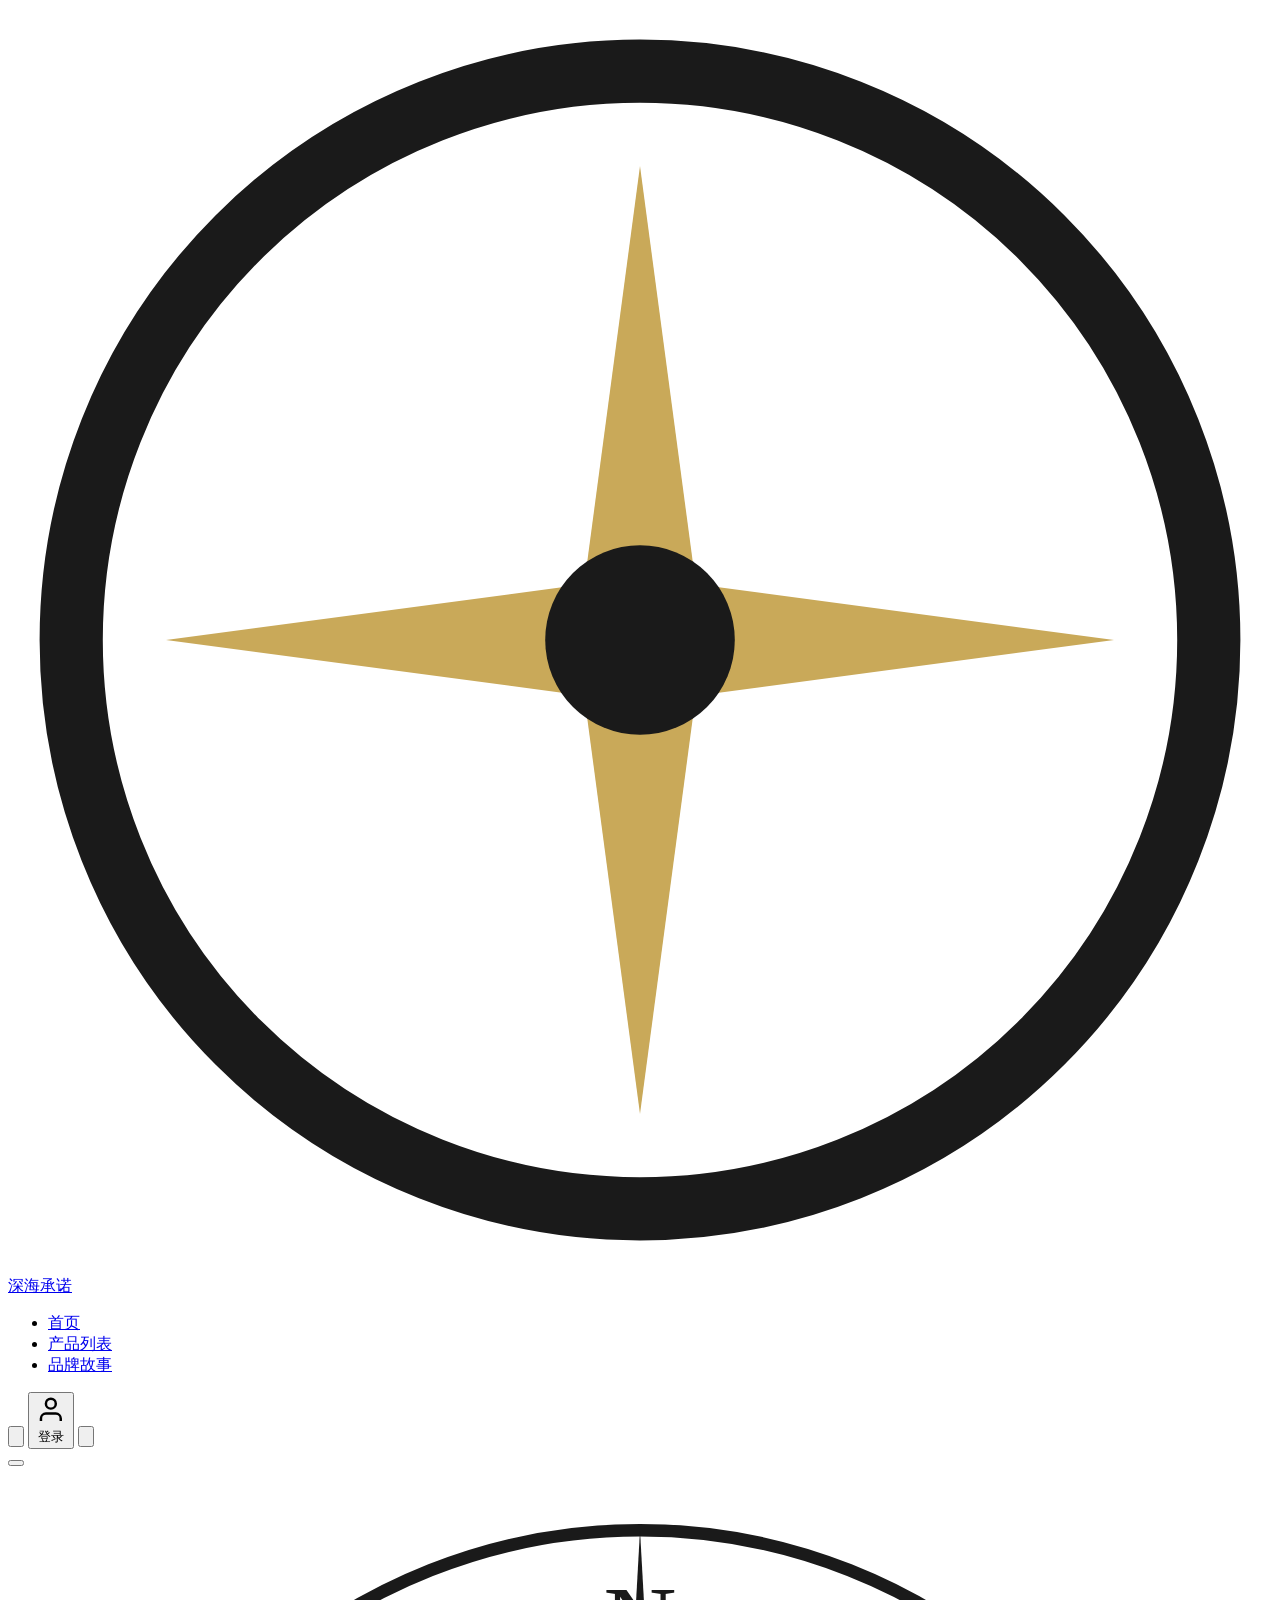
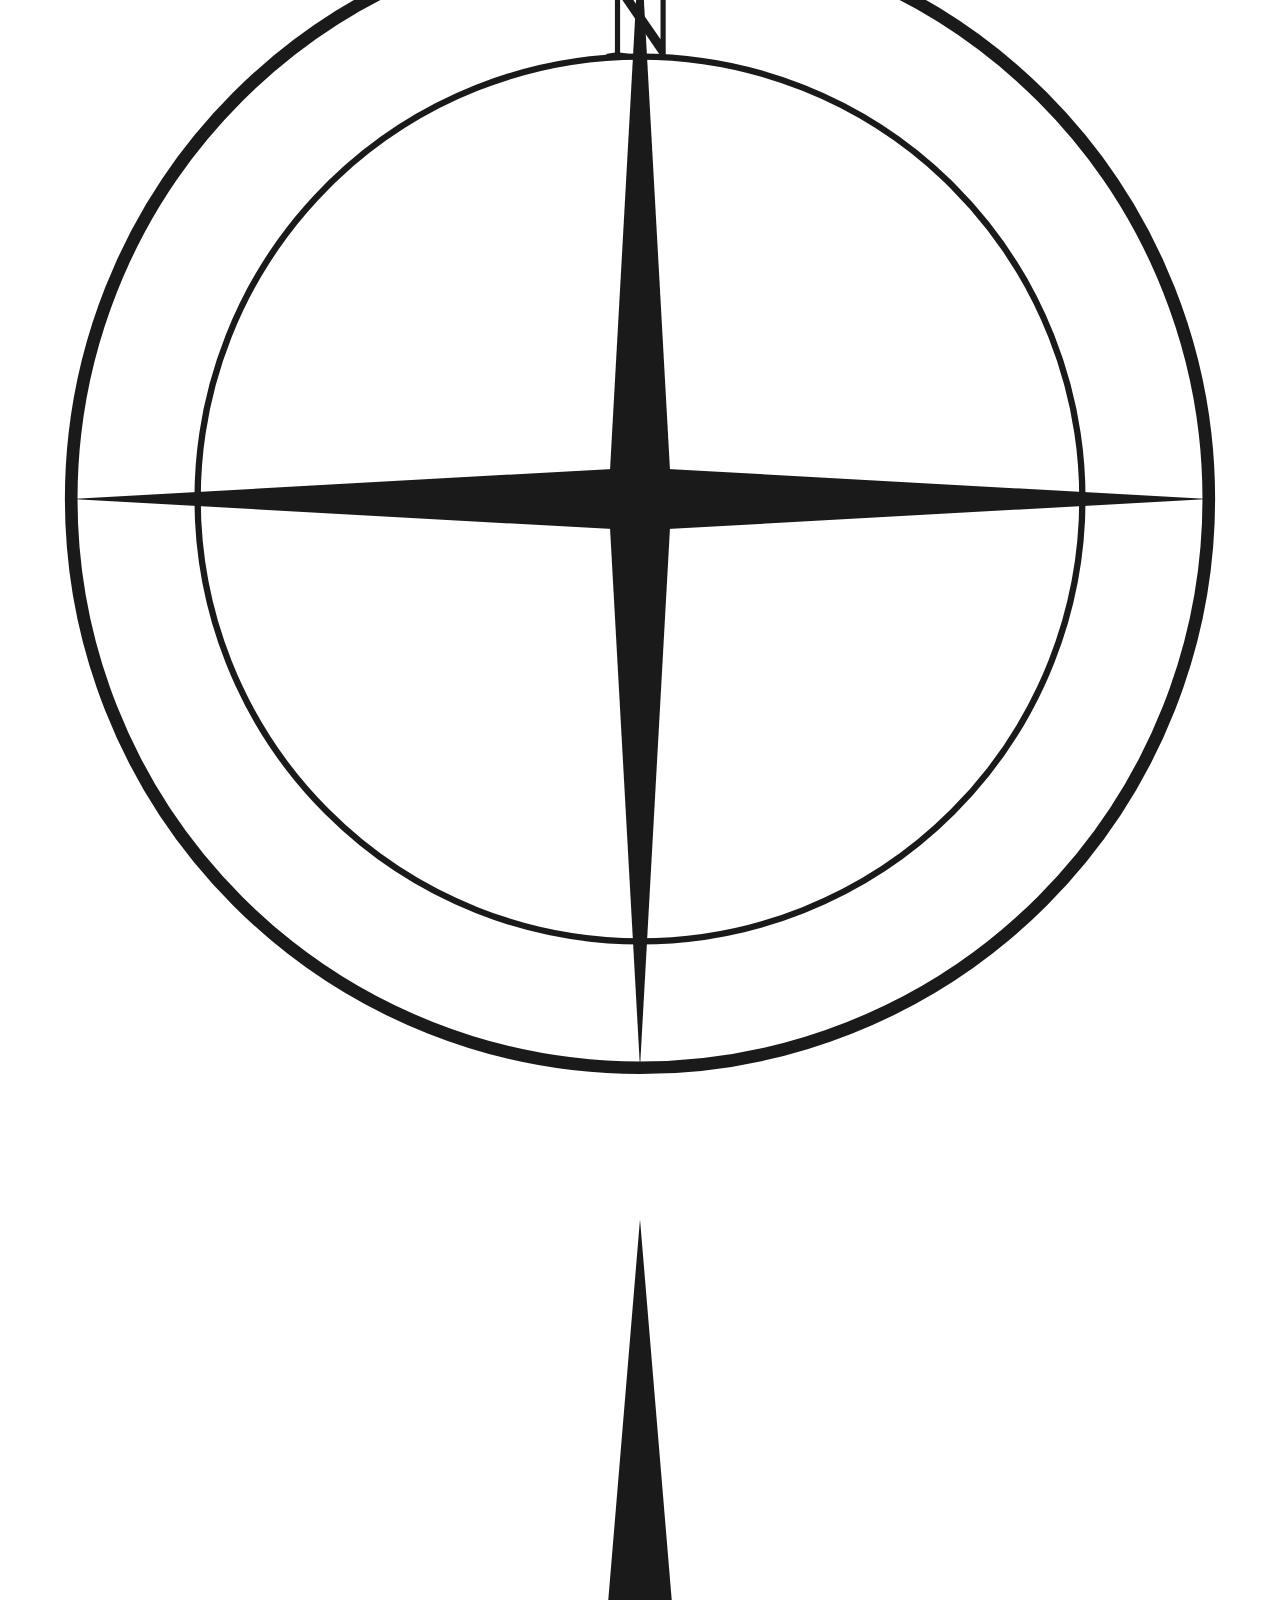
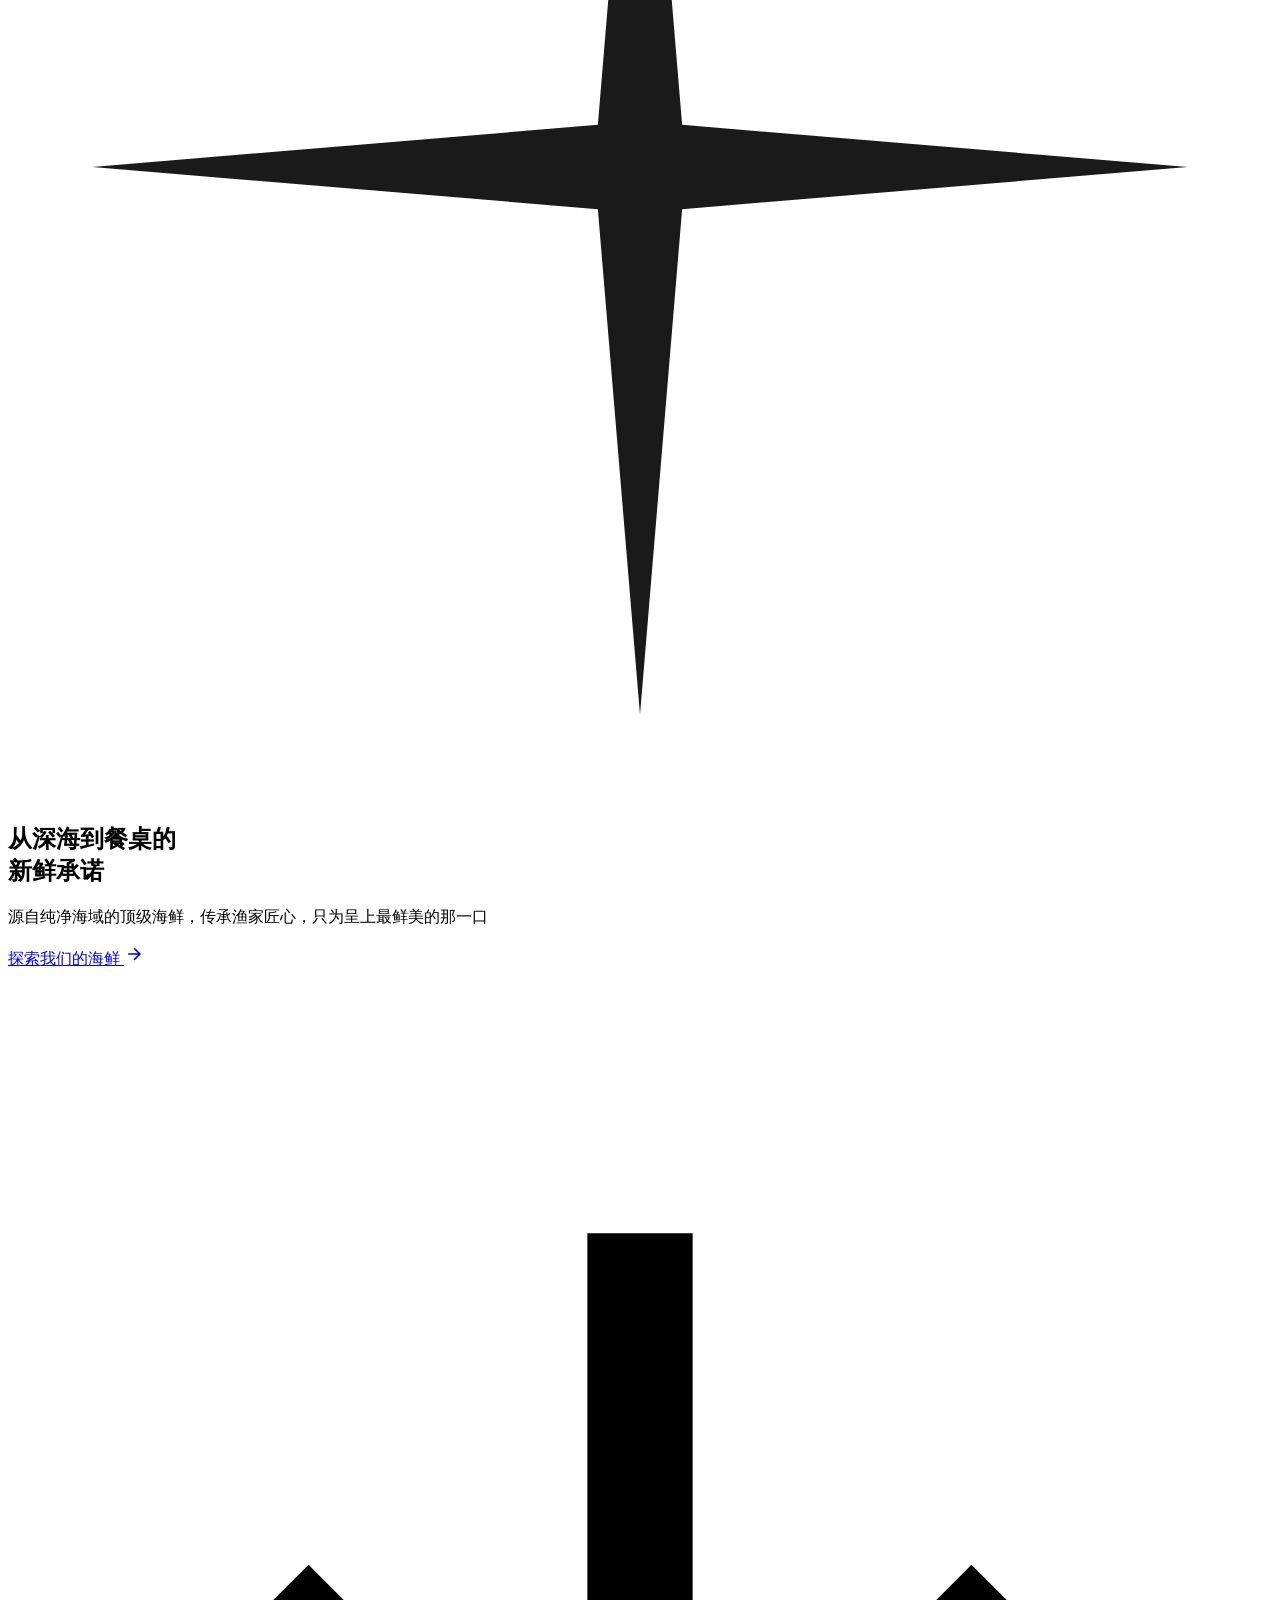
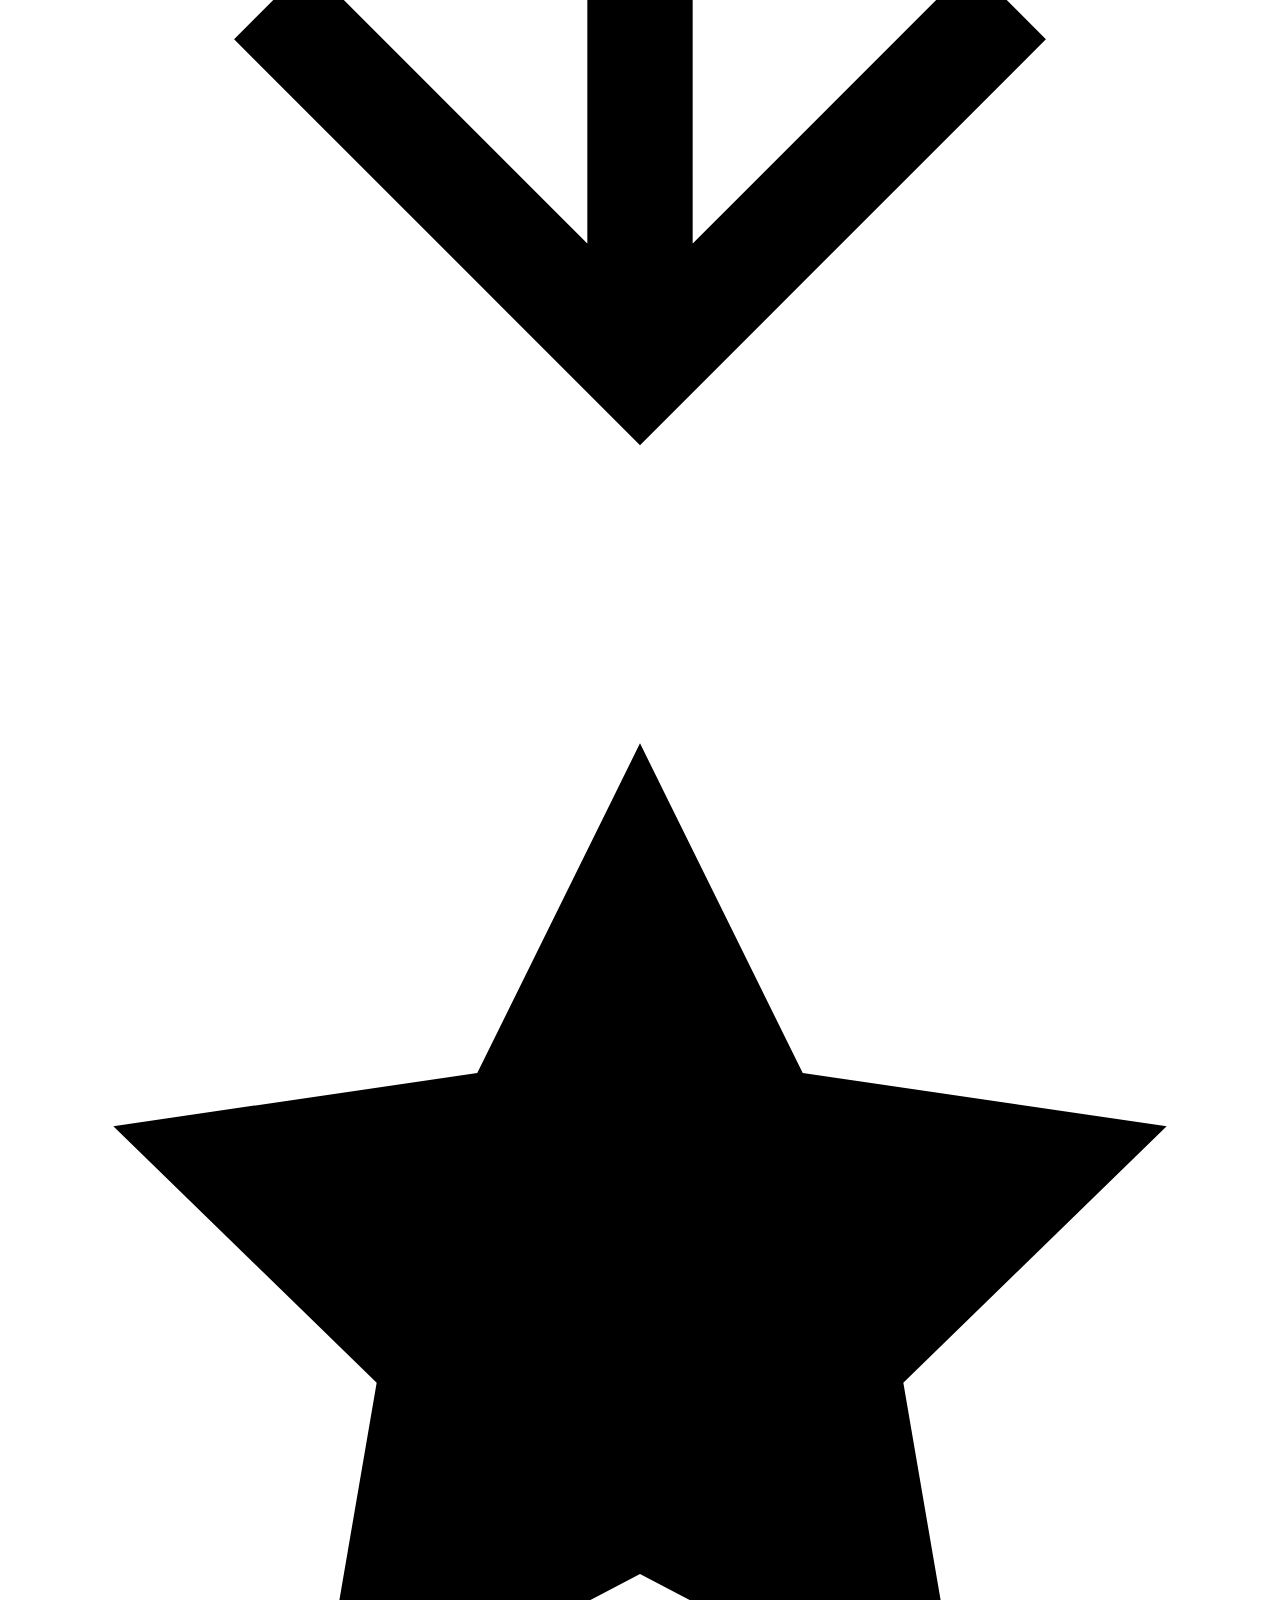
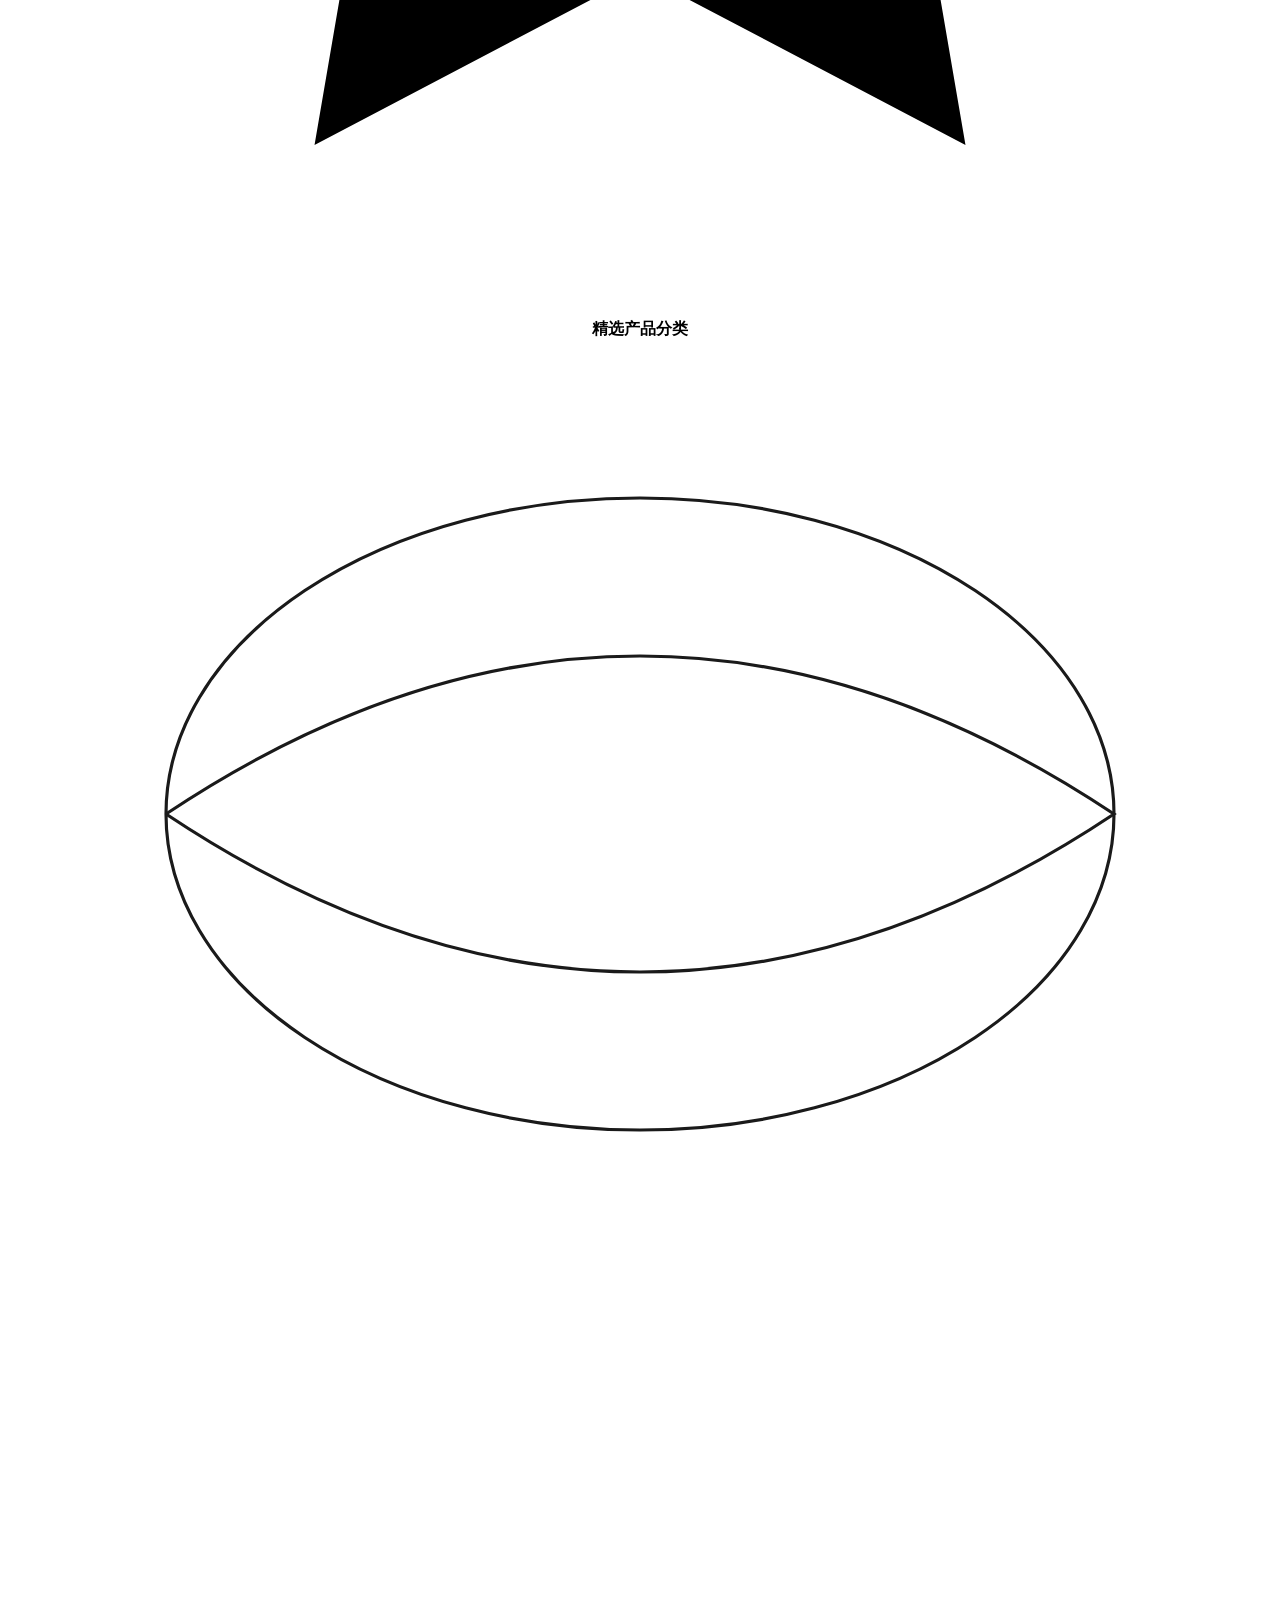
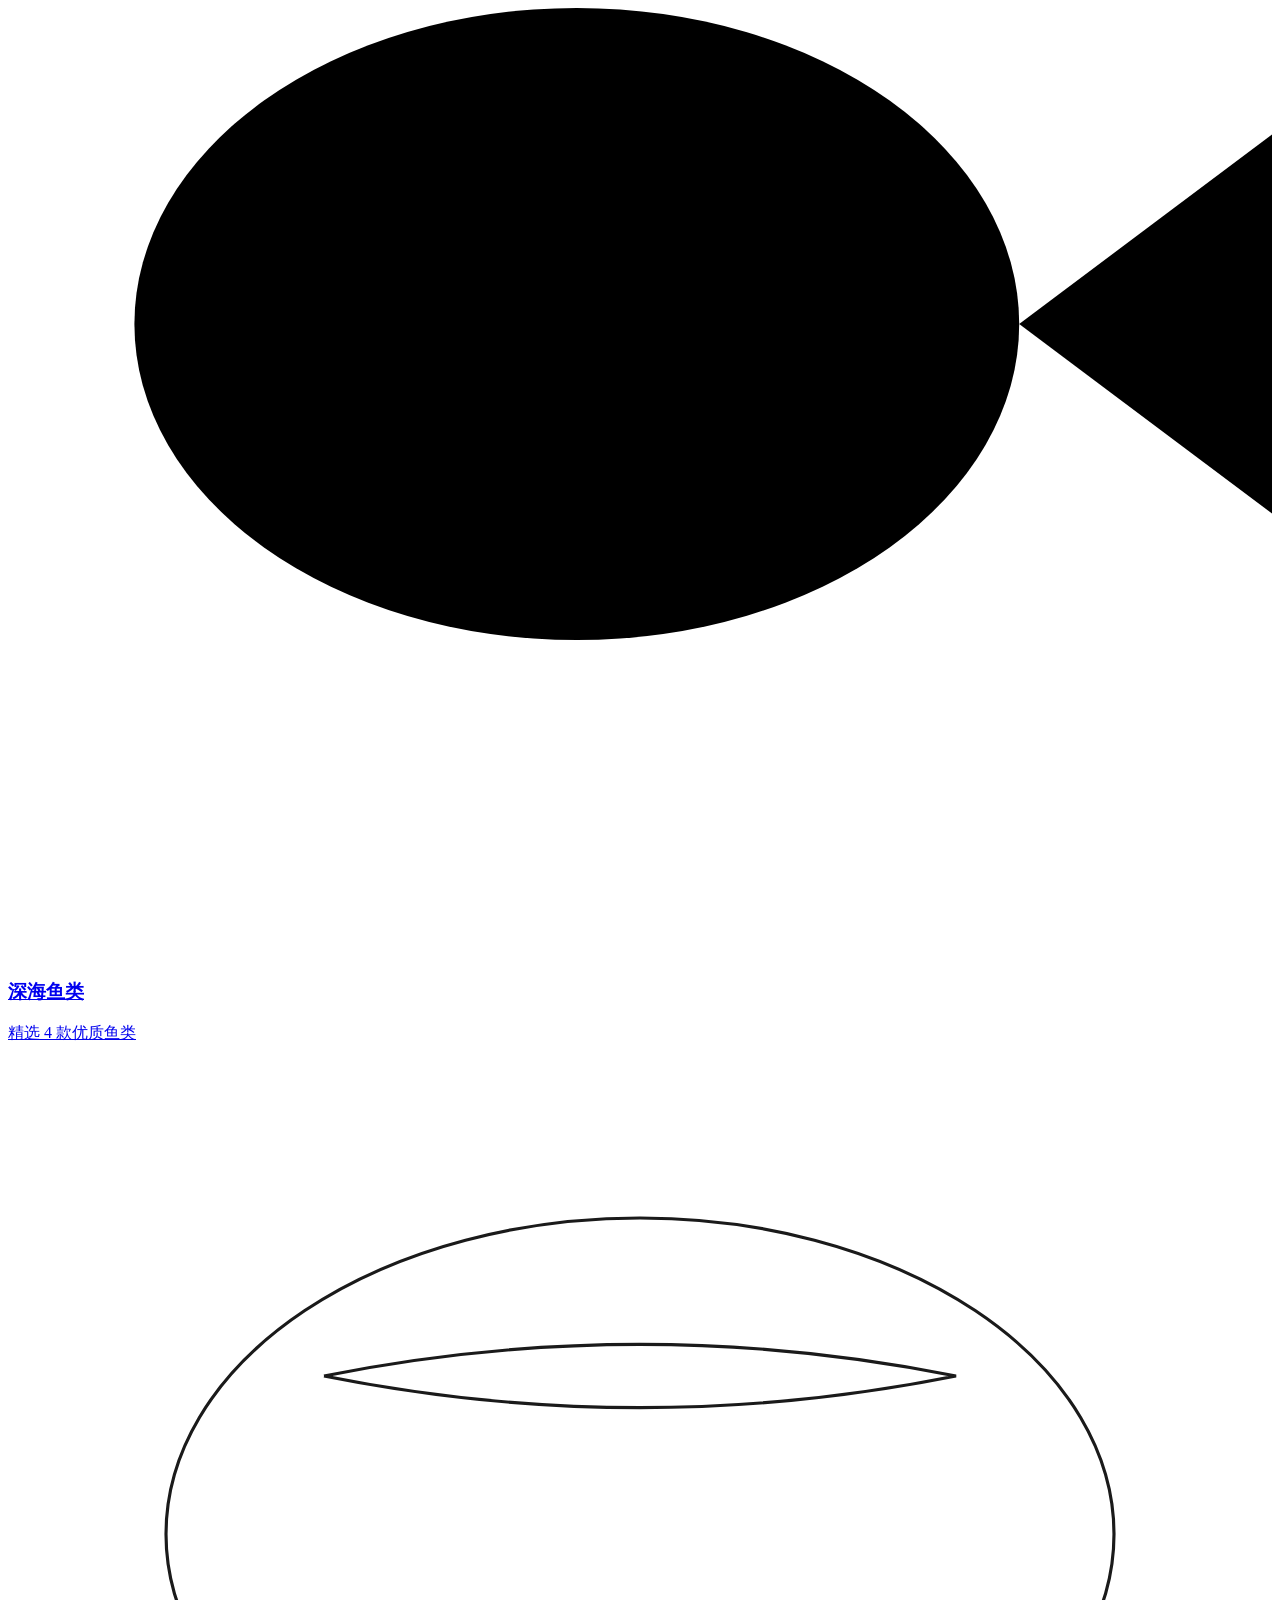
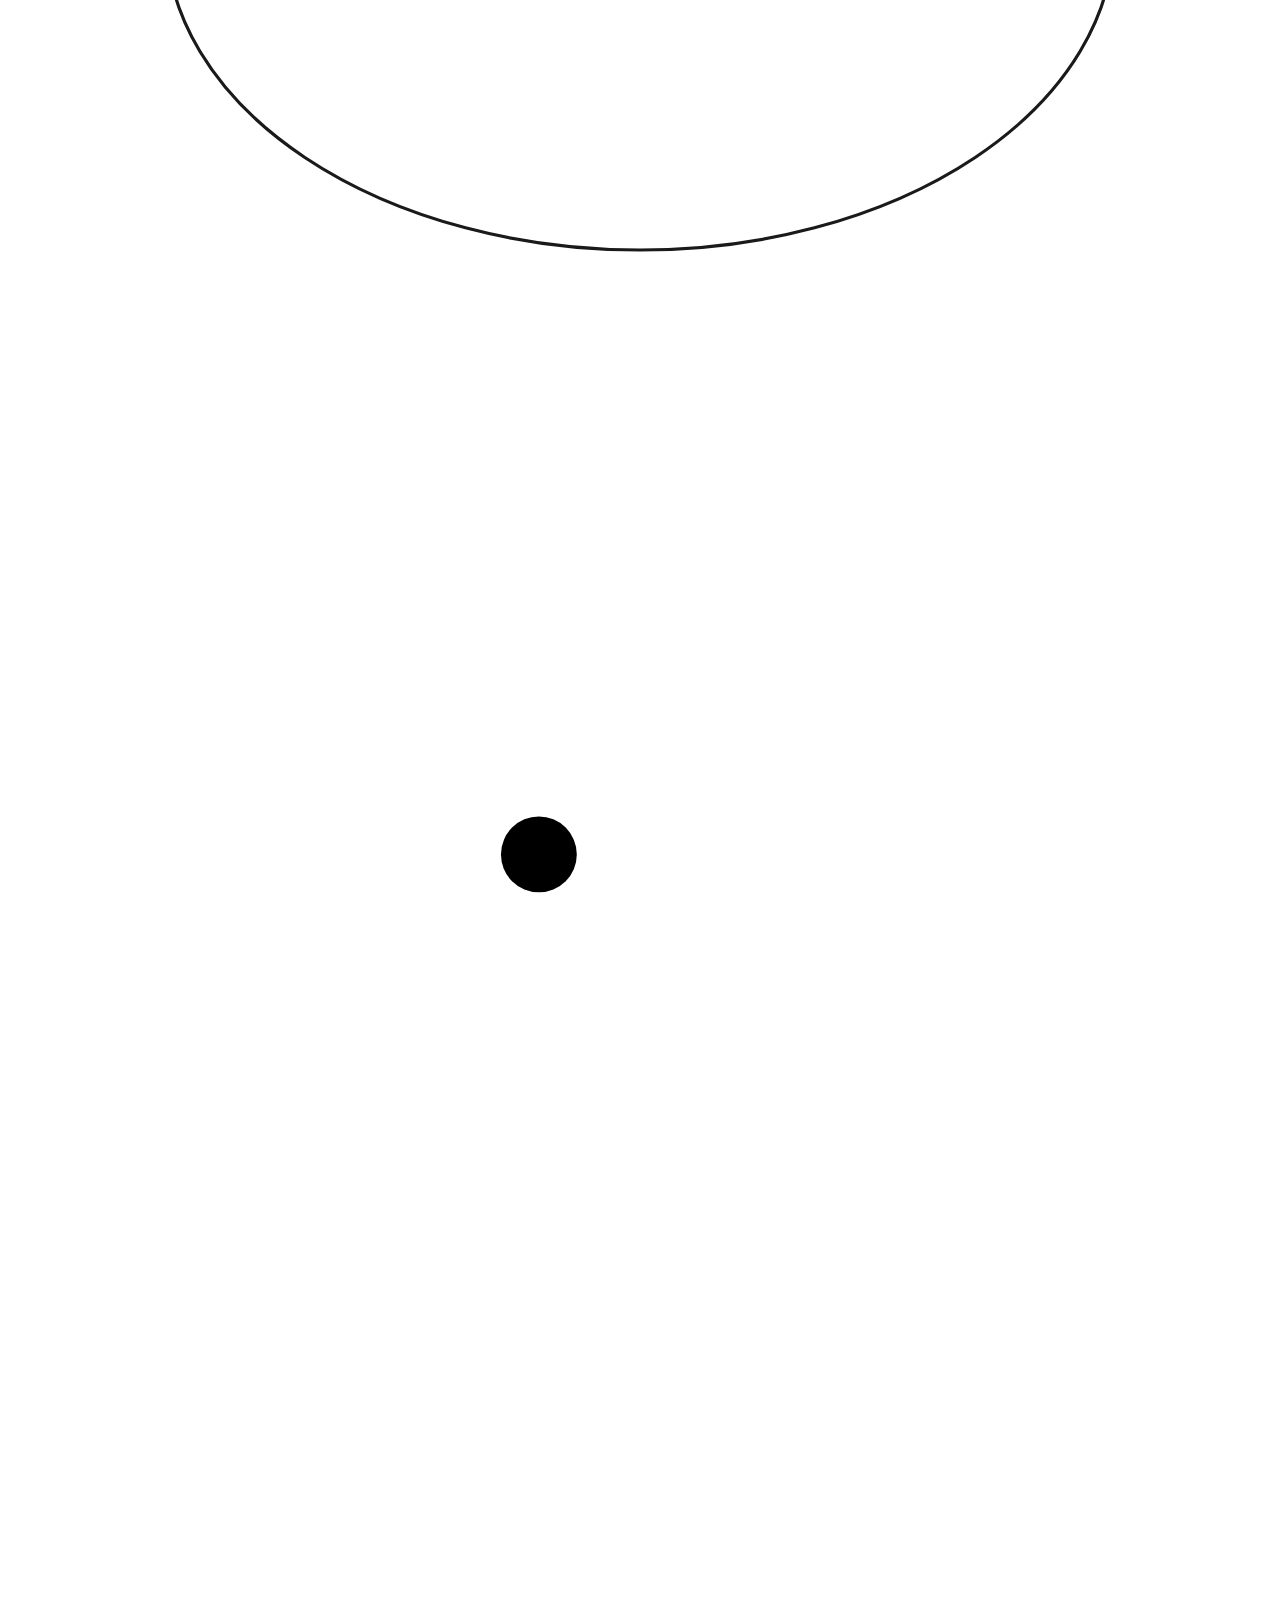
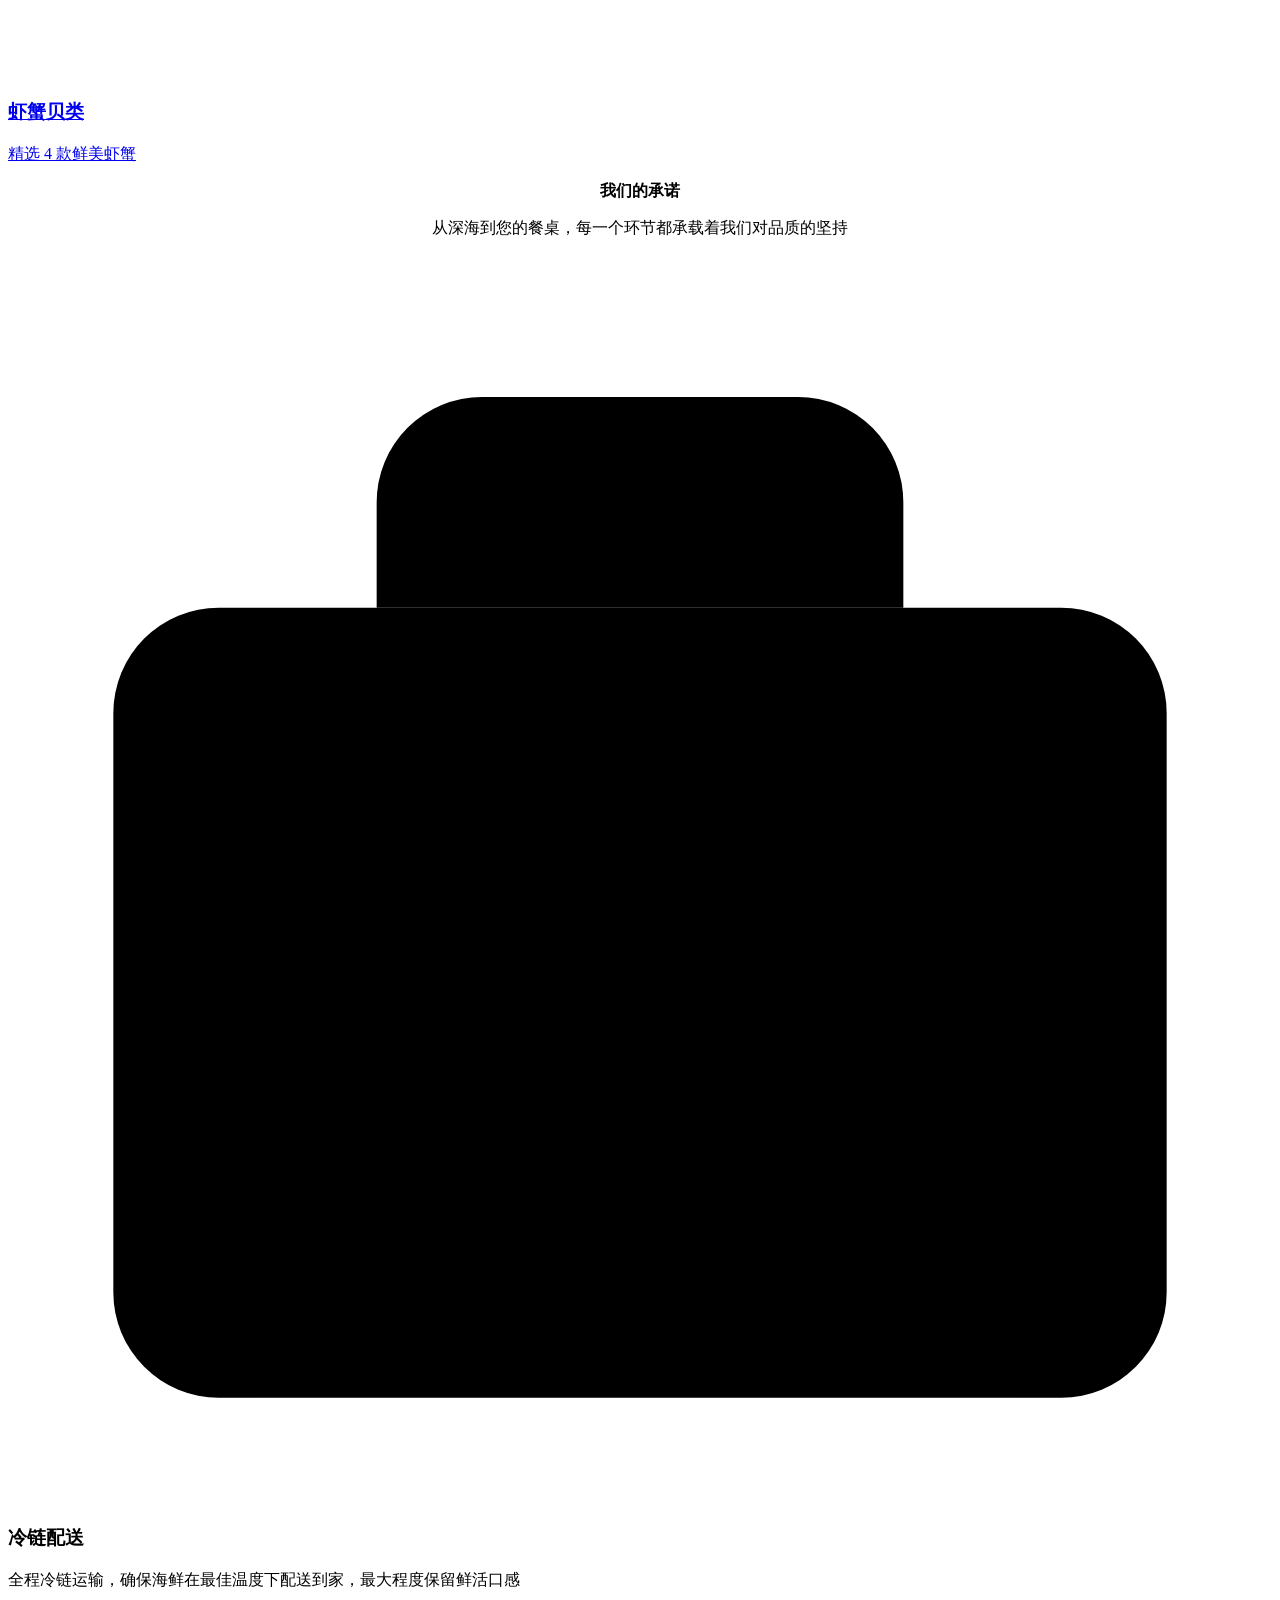
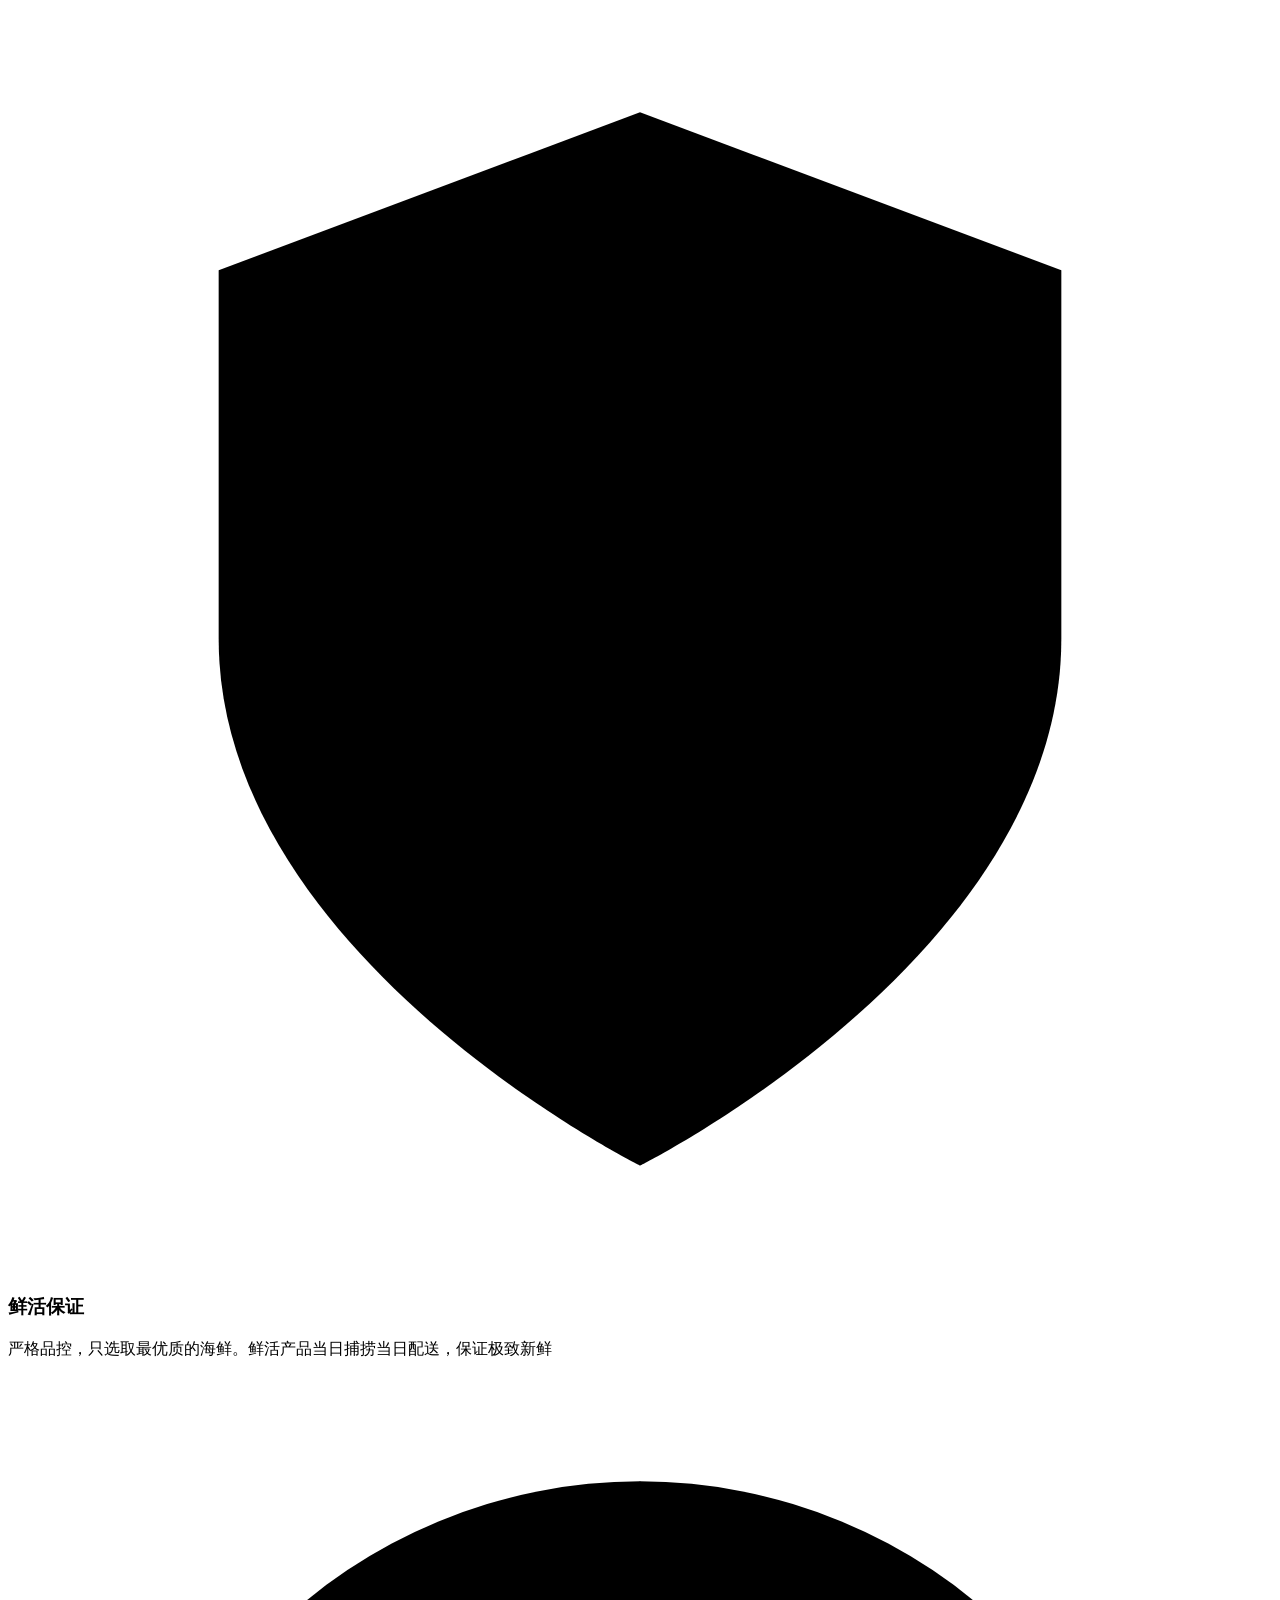
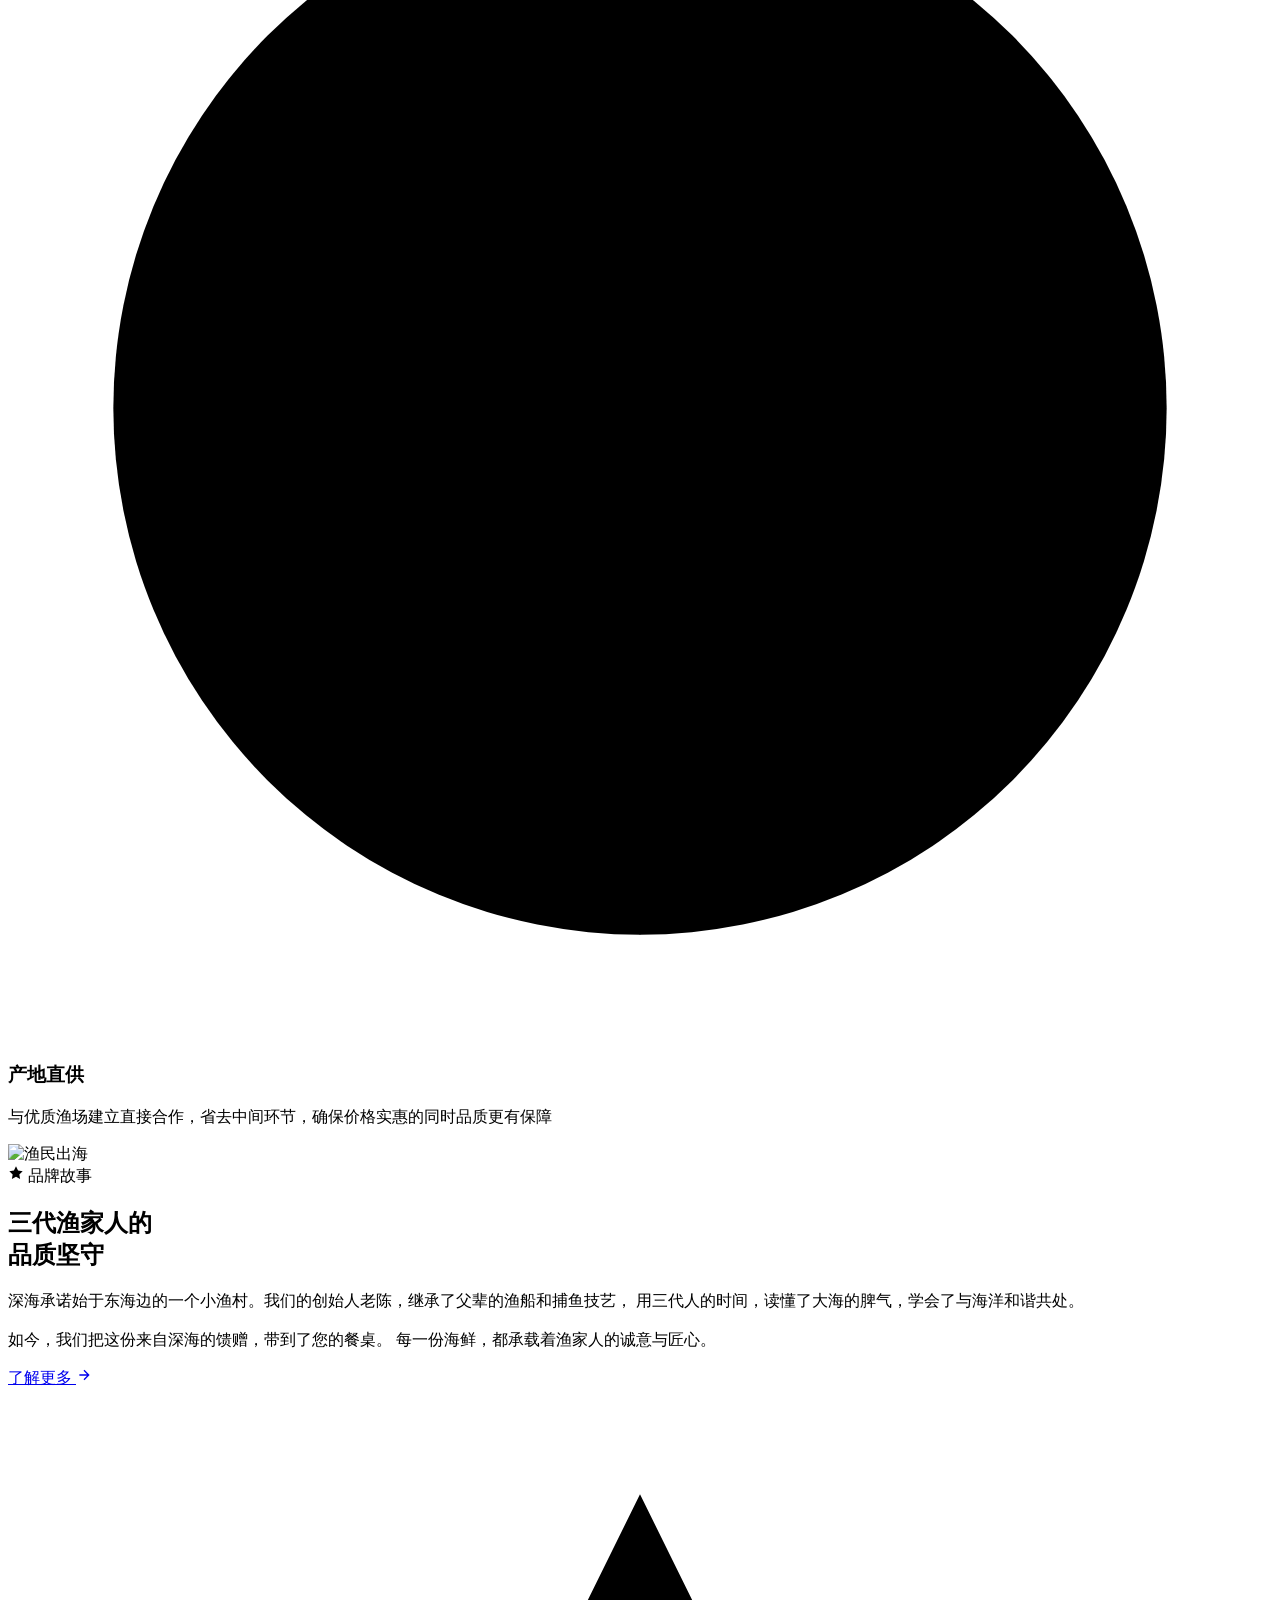
==== index.html @ 7f3c71b5 "Add files via upload" ====
<!DOCTYPE html>
<html lang="zh-CN">
<head>
    <meta charset="UTF-8">
    <meta name="viewport" content="width=device-width, initial-scale=1.0">
    <meta name="description" content="深海承诺 - 高端海鲜电商，从深海到餐桌的新鲜承诺。为您提供挪威三文鱼、蓝鳍金枪鱼、阳澄湖大闸蟹等优质海鲜产品。">
    <title>深海承诺 - 高端海鲜电商</title>
    
    <!-- Google Fonts -->
    <link rel="preconnect" href="https://fonts.googleapis.com">
    <link rel="preconnect" href="https://fonts.gstatic.com" crossorigin>
    <link href="https://fonts.googleapis.com/css2?family=Noto+Sans+SC:wght@400;500;600;700&family=Playfair+Display:wght@400;600;700&display=swap" rel="stylesheet">
    
    <!-- Main Stylesheet -->
    <link rel="stylesheet" href="css/style.css">
</head>
<body>
    <!-- Navigation -->
    <nav class="navbar">
        <div class="container">
            <div class="navbar__inner">
                <a href="index.html" class="navbar__logo">
                    <svg class="navbar__logo-icon" viewBox="0 0 40 40" fill="none" xmlns="http://www.w3.org/2000/svg">
                        <circle cx="20" cy="20" r="18" stroke="#1a1a1a" stroke-width="2"/>
                        <path d="M20 5 L22 20 L20 35 L18 20 Z" fill="#c9a959"/>
                        <path d="M5 20 L20 18 L35 20 L20 22 Z" fill="#c9a959"/>
                        <circle cx="20" cy="20" r="3" fill="#1a1a1a"/>
                    </svg>
                    <span class="navbar__logo-text">深海承诺</span>
                </a>
                
                <div class="navbar__nav">
                    <ul class="navbar__menu">
                        <li><a href="index.html" class="navbar__link navbar__link--active">首页</a></li>
                        <li><a href="products.html" class="navbar__link">产品列表</a></li>
                        <li><a href="about.html" class="navbar__link">品牌故事</a></li>
                    </ul>
                    
                    <div class="navbar__actions">
                        <button class="navbar__icon-btn" data-search-trigger>
                            <svg viewBox="0 0 24 24" fill="none" stroke="currentColor" stroke-width="2">
                                <circle cx="11" cy="11" r="8"/>
                                <path d="m21 21-4.35-4.35"/>
                            </svg>
                        </button>
                        <button class="navbar__icon-btn navbar__user-btn" data-login-trigger>
                            <svg viewBox="0 0 24 24" fill="none" stroke="currentColor" stroke-width="2">
                                <path d="M20 21v-2a4 4 0 0 0-4-4H8a4 4 0 0 0-4 4v2"/>
                                <circle cx="12" cy="7" r="4"/>
                            </svg>
                            <span>登录</span>
                        </button>
                        <button class="navbar__icon-btn navbar__cart-btn">
                            <svg viewBox="0 0 24 24" fill="none" stroke="currentColor" stroke-width="2">
                                <path d="M3 3h2l.4 2M7 13h10l4-8H5.4M7 13L5.4 5M7 13l-2.293 2.293c-.63.63-.184 1.707.707 1.707H17m0 0a2 2 0 100 4 2 2 0 000-4zm-8 2a2 2 0 11-4 0 2 2 0 014 0z"/>
                            </svg>
                            <span class="navbar__cart-badge" style="display: none;">0</span>
                        </button>
                    </div>
                    
                    <button class="navbar__menu-toggle">
                        <span></span>
                        <span></span>
                        <span></span>
                    </button>
                </div>
            </div>
        </div>
    </nav>

    <!-- Hero Section -->
    <section class="hero">
        <div class="hero__bg"></div>
        <div class="hero__overlay"></div>
        
        <div class="hero__decoration hero__decoration--left">
            <svg viewBox="0 0 200 200" fill="none" xmlns="http://www.w3.org/2000/svg">
                <circle cx="100" cy="100" r="90" stroke="#1a1a1a" stroke-width="2"/>
                <circle cx="100" cy="100" r="70" stroke="#1a1a1a" stroke-width="1"/>
                <path d="M100 10 L105 100 L100 190 L95 100 Z" fill="#1a1a1a"/>
                <path d="M10 100 L100 95 L190 100 L100 105 Z" fill="#1a1a1a"/>
                <text x="100" y="30" text-anchor="middle" fill="#1a1a1a" font-size="16" font-family="serif">N</text>
            </svg>
        </div>
        
        <div class="hero__decoration hero__decoration--right">
            <svg viewBox="0 0 150 150" fill="none" xmlns="http://www.w3.org/2000/svg">
                <path d="M75 10 L80 70 L140 75 L80 80 L75 140 L70 80 L10 75 L70 70 Z" fill="#1a1a1a"/>
            </svg>
        </div>
        
        <div class="hero__content">
            <h1 class="hero__title">从深海到餐桌的<br>新鲜承诺</h1>
            <p class="hero__subtitle">源自纯净海域的顶级海鲜，传承渔家匠心，只为呈上最鲜美的那一口</p>
            <a href="products.html" class="hero__cta">
                <span>探索我们的海鲜</span>
                <svg width="20" height="20" viewBox="0 0 24 24" fill="none" stroke="currentColor" stroke-width="2">
                    <path d="M5 12h14M12 5l7 7-7 7"/>
                </svg>
            </a>
        </div>
        
        <div class="hero__scroll">
            <svg viewBox="0 0 24 24" fill="none" stroke="currentColor" stroke-width="2">
                <path d="M12 5v14M5 12l7 7 7-7"/>
            </svg>
        </div>
    </section>

    <!-- Category Section -->
    <section class="category-section section">
        <div class="container">
            <div class="nautical-divider">
                <svg viewBox="0 0 24 24" fill="currentColor">
                    <path d="M12 2L15.09 8.26L22 9.27L17 14.14L18.18 21.02L12 17.77L5.82 21.02L7 14.14L2 9.27L8.91 8.26L12 2Z"/>
                </svg>
            </div>
            
            <h2 class="section-title" style="text-align: center; font-family: var(--font-heading); font-size: var(--text-4xl); margin-bottom: var(--space-12);">
                精选产品分类
            </h2>
            
            <div class="category-grid">
                <a href="products.html?category=fish" class="category-card animate-on-scroll">
                    <div class="category-card__bg">
                        <svg viewBox="0 0 400 300" fill="none" xmlns="http://www.w3.org/2000/svg" style="width: 100%; height: 100%;">
                            <ellipse cx="200" cy="150" rx="150" ry="100" stroke="#1a1a1a" stroke-width="1"/>
                            <path d="M50 150 Q200 50 350 150 Q200 250 50 150" stroke="#1a1a1a" stroke-width="1" fill="none"/>
                        </svg>
                    </div>
                    <div class="category-card__icon">
                        <svg viewBox="0 0 100 100" xmlns="http://www.w3.org/2000/svg">
                            <ellipse cx="45" cy="50" rx="35" ry="25" stroke-width="2"/>
                            <path d="M80 50 L100 35 L100 65 Z" stroke-width="2"/>
                            <circle cx="25" cy="45" r="4" stroke-width="2"/>
                            <path d="M30 55 Q45 60 60 55" stroke-width="1.5"/>
                        </svg>
                    </div>
                    <h3 class="category-card__title">深海鱼类</h3>
                    <p class="category-card__count">精选 <span>4</span> 款优质鱼类</p>
                </a>
                
                <a href="products.html?category=shrimp" class="category-card animate-on-scroll">
                    <div class="category-card__bg">
                        <svg viewBox="0 0 400 300" fill="none" xmlns="http://www.w3.org/2000/svg" style="width: 100%; height: 100%;">
                            <ellipse cx="200" cy="150" rx="150" ry="100" stroke="#1a1a1a" stroke-width="1"/>
                            <path d="M100 100 Q200 80 300 100 Q200 120 100 100" stroke="#1a1a1a" stroke-width="1"/>
                        </svg>
                    </div>
                    <div class="category-card__icon">
                        <svg viewBox="0 0 100 100" xmlns="http://www.w3.org/2000/svg">
                            <path d="M50 10 Q70 20 70 40 Q70 60 50 80 Q30 60 30 40 Q30 20 50 10" stroke-width="2" fill="none"/>
                            <path d="M50 80 L45 95 M50 80 L55 95" stroke-width="2"/>
                            <path d="M35 35 L25 30 M65 35 L75 30" stroke-width="2"/>
                            <circle cx="42" cy="35" r="3" stroke-width="2"/>
                        </svg>
                    </div>
                    <h3 class="category-card__title">虾蟹贝类</h3>
                    <p class="category-card__count">精选 <span>4</span> 款鲜美虾蟹</p>
                </a>
            </div>
        </div>
    </section>

    <!-- Services Section -->
    <section class="services-section section">
        <div class="container">
            <h2 class="section-title" style="text-align: center; font-family: var(--font-heading); font-size: var(--text-4xl); margin-bottom: var(--space-4);">
                我们的承诺
            </h2>
            <p style="text-align: center; color: var(--color-gray-light); margin-bottom: var(--space-12); max-width: 600px; margin-left: auto; margin-right: auto;">
                从深海到您的餐桌，每一个环节都承载着我们对品质的坚持
            </p>
            
            <div class="services-grid">
                <div class="service-card animate-on-scroll">
                    <div class="service-card__icon">
                        <svg viewBox="0 0 24 24" stroke-width="2">
                            <rect x="2" y="7" width="20" height="15" rx="2"/>
                            <path d="M17 7V5a2 2 0 0 0-2-2H9a2 2 0 0 0-2 2v2"/>
                            <path d="M12 12v3"/>
                            <path d="M9 12h6"/>
                        </svg>
                    </div>
                    <h3 class="service-card__title">冷链配送</h3>
                    <p class="service-card__desc">全程冷链运输，确保海鲜在最佳温度下配送到家，最大程度保留鲜活口感</p>
                </div>
                
                <div class="service-card animate-on-scroll">
                    <div class="service-card__icon">
                        <svg viewBox="0 0 24 24" stroke-width="2">
                            <path d="M12 22s8-4 8-10V5l-8-3-8 3v7c0 6 8 10 8 10z"/>
                            <path d="M9 12l2 2 4-4"/>
                        </svg>
                    </div>
                    <h3 class="service-card__title">鲜活保证</h3>
                    <p class="service-card__desc">严格品控，只选取最优质的海鲜。鲜活产品当日捕捞当日配送，保证极致新鲜</p>
                </div>
                
                <div class="service-card animate-on-scroll">
                    <div class="service-card__icon">
                        <svg viewBox="0 0 24 24" stroke-width="2">
                            <circle cx="12" cy="12" r="10"/>
                            <path d="M2 12h20"/>
                            <path d="M12 2a15.3 15.3 0 0 1 4 10 15.3 15.3 0 0 1-4 10 15.3 15.3 0 0 1-4-10 15.3 15.3 0 0 1 4-10z"/>
                        </svg>
                    </div>
                    <h3 class="service-card__title">产地直供</h3>
                    <p class="service-card__desc">与优质渔场建立直接合作，省去中间环节，确保价格实惠的同时品质更有保障</p>
                </div>
            </div>
        </div>
    </section>

    <!-- Brand Story Preview -->
    <section class="story-section section">
        <div class="container">
            <div class="story-grid">
                <div class="story-image animate-on-scroll">
                    <img src="https://images.unsplash.com/photo-1500046955911-2a4d21f3f9e1?w=800&q=80" alt="渔民出海">
                </div>
                <div class="story-content animate-on-scroll">
                    <div class="story-content__label">
                        <svg width="16" height="16" viewBox="0 0 24 24" fill="currentColor">
                            <path d="M12 2L15.09 8.26L22 9.27L17 14.14L18.18 21.02L12 17.77L5.82 21.02L7 14.14L2 9.27L8.91 8.26L12 2Z"/>
                        </svg>
                        品牌故事
                    </div>
                    <h2 class="story-content__title">三代渔家人的<br>品质坚守</h2>
                    <p class="story-content__text">
                        深海承诺始于东海边的一个小渔村。我们的创始人老陈，继承了父辈的渔船和捕鱼技艺，
                        用三代人的时间，读懂了大海的脾气，学会了与海洋和谐共处。
                        <br><br>
                        如今，我们把这份来自深海的馈赠，带到了您的餐桌。
                        每一份海鲜，都承载着渔家人的诚意与匠心。
                    </p>
                    <a href="about.html" class="btn btn--secondary">
                        了解更多
                        <svg width="16" height="16" viewBox="0 0 24 24" fill="none" stroke="currentColor" stroke-width="2">
                            <path d="M5 12h14M12 5l7 7-7 7"/>
                        </svg>
                    </a>
                </div>
            </div>
        </div>
    </section>

    <!-- Featured Products -->
    <section class="section section--cream">
        <div class="container">
            <div class="nautical-divider">
                <svg viewBox="0 0 24 24" fill="currentColor">
                    <path d="M12 2L15.09 8.26L22 9.27L17 14.14L18.18 21.02L12 17.77L5.82 21.02L7 14.14L2 9.27L8.91 8.26L12 2Z"/>
                </svg>
            </div>
            
            <h2 style="text-align: center; font-family: var(--font-heading); font-size: var(--text-4xl); margin-bottom: var(--space-4);">
                明星产品
            </h2>
            <p style="text-align: center; color: var(--color-gray-medium); margin-bottom: var(--space-12);">
                来自世界各地海域的顶级海鲜，精挑细选
            </p>
            
            <div class="products-grid" style="grid-template-columns: repeat(4, 1fr);">
                <article class="product-card animate-on-scroll">
                    <a href="product-detail.html?id=fish-001" class="product-card__image">
                        <img src="https://images.unsplash.com/photo-1574781330855-d0db8cc6a79c?w=600&q=80" alt="挪威三文鱼">
                        <span class="product-card__badge product-card__badge--frozen">冷冻</span>
                    </a>
                    <div class="product-card__content">
                        <p class="product-card__category">深海鱼类</p>
                        <h3 class="product-card__title">
                            <a href="product-detail.html?id=fish-001">挪威三文鱼</a>
                        </h3>
                        <p class="product-card__origin">挪威北极圈海域</p>
                        <div class="product-card__footer">
                            <div class="product-card__price">
                                ¥168
                                <span class="product-card__price-unit">/斤</span>
                            </div>
                            <button class="product-card__add-btn" data-product-id="fish-001" title="加入购物车">
                                <svg viewBox="0 0 24 24" fill="none" stroke="currentColor" stroke-width="2">
                                    <path d="M12 5v14M5 12h14"/>
                                </svg>
                            </button>
                        </div>
                    </div>
                </article>
                
                <article class="product-card animate-on-scroll">
                    <a href="product-detail.html?id=fish-002" class="product-card__image">
                        <img src="https://images.unsplash.com/photo-1544551763-46a013bb70d5?w=600&q=80" alt="蓝鳍金枪鱼">
                        <span class="product-card__badge product-card__badge--frozen">冷冻</span>
                    </a>
                    <div class="product-card__content">
                        <p class="product-card__category">深海鱼类</p>
                        <h3 class="product-card__title">
                            <a href="product-detail.html?id=fish-002">蓝鳍金枪鱼</a>
                        </h3>
                        <p class="product-card__origin">日本静冈县</p>
                        <div class="product-card__footer">
                            <div class="product-card__price">
                                ¥388
                                <span class="product-card__price-unit">/斤</span>
                            </div>
                            <button class="product-card__add-btn" data-product-id="fish-002" title="加入购物车">
                                <svg viewBox="0 0 24 24" fill="none" stroke="currentColor" stroke-width="2">
                                    <path d="M12 5v14M5 12h14"/>
                                </svg>
                            </button>
                        </div>
                    </div>
                </article>
                
                <article class="product-card animate-on-scroll">
                    <a href="product-detail.html?id=shrimp-001" class="product-card__image">
                        <img src="https://images.unsplash.com/photo-1565680018434-b513d5e5fd47?w=600&q=80" alt="阳澄湖大闸蟹">
                        <span class="product-card__badge product-card__badge--fresh">鲜活</span>
                    </a>
                    <div class="product-card__content">
                        <p class="product-card__category">虾蟹贝类</p>
                        <h3 class="product-card__title">
                            <a href="product-detail.html?id=shrimp-001">阳澄湖大闸蟹</a>
                        </h3>
                        <p class="product-card__origin">江苏阳澄湖</p>
                        <div class="product-card__footer">
                            <div class="product-card__price">
                                ¥288
                                <span class="product-card__price-unit">/只</span>
                            </div>
                            <button class="product-card__add-btn" data-product-id="shrimp-001" title="加入购物车">
                                <svg viewBox="0 0 24 24" fill="none" stroke="currentColor" stroke-width="2">
                                    <path d="M12 5v14M5 12h14"/>
                                </svg>
                            </button>
                        </div>
                    </div>
                </article>
                
                <article class="product-card animate-on-scroll">
                    <a href="product-detail.html?id=shrimp-002" class="product-card__image">
                        <img src="https://images.unsplash.com/photo-1559737558-2f5a35f4523b?w=600&q=80" alt="波士顿龙虾">
                        <span class="product-card__badge product-card__badge--frozen">冷冻</span>
                    </a>
                    <div class="product-card__content">
                        <p class="product-card__category">虾蟹贝类</p>
                        <h3 class="product-card__title">
                            <a href="product-detail.html?id=shrimp-002">波士顿龙虾</a>
                        </h3>
                        <p class="product-card__origin">美国缅因州</p>
                        <div class="product-card__footer">
                            <div class="product-card__price">
                                ¥328
                                <span class="product-card__price-unit">/只</span>
                            </div>
                            <button class="product-card__add-btn" data-product-id="shrimp-002" title="加入购物车">
                                <svg viewBox="0 0 24 24" fill="none" stroke="currentColor" stroke-width="2">
                                    <path d="M12 5v14M5 12h14"/>
                                </svg>
                            </button>
                        </div>
                    </div>
                </article>
            </div>
            
            <div style="text-align: center; margin-top: var(--space-12);">
                <a href="products.html" class="btn btn--primary btn--lg">
                    查看全部产品
                    <svg width="20" height="20" viewBox="0 0 24 24" fill="none" stroke="currentColor" stroke-width="2">
                        <path d="M5 12h14M12 5l7 7-7 7"/>
                    </svg>
                </a>
            </div>
        </div>
    </section>

    <!-- Footer -->
    <footer class="footer">
        <div class="container">
            <div class="footer__grid">
                <div class="footer__brand">
                    <div class="footer__logo">
                        <svg class="footer__logo-icon" viewBox="0 0 48 48" fill="none" xmlns="http://www.w3.org/2000/svg">
                            <circle cx="24" cy="24" r="22" stroke="#c9a959" stroke-width="2"/>
                            <path d="M24 6 L26 24 L24 42 L22 24 Z" fill="#c9a959"/>
                            <path d="M6 24 L24 22 L42 24 L24 26 Z" fill="#c9a959"/>
                            <circle cx="24" cy="24" r="4" fill="#1a1a1a"/>
                        </svg>
                        <span class="footer__logo-text" style="color: white;">深海承诺</span>
                    </div>
                    <p class="footer__desc">
                        从深海到餐桌的新鲜承诺。三代渔家人的品质坚守，只为呈上最鲜美的那一口。
                    </p>
                    <div class="footer__social">
                        <a href="#" class="footer__social-link" aria-label="微信">
                            <svg viewBox="0 0 24 24">
                                <path d="M8.5 11a1.5 1.5 0 100-3 1.5 1.5 0 000 3zm5 0a1.5 1.5 0 100-3 1.5 1.5 0 000 3z"/>
                                <path d="M12 2C6.48 2 2 6.04 2 11c0 2.76 1.36 5.22 3.5 6.83V22l4.07-2.24c.83.23 1.71.37 2.61.4.23-1.17.61-2.28 1.12-3.3-.78-.44-1.3-1.12-1.3-1.92 0-1.2.98-2.18 2.18-2.18.62 0 1.17.25 1.58.64C17.85 8.57 19.8 7.4 21 5.8c.1-.02.2-.03.3-.03 1.1 0 2 .9 2 2s-.9 2-2 2c-.1 0-.2 0-.3-.03-1.2 1.6-3.15 2.77-5.02 3.44-.41-.39-.96-.64-1.58-.64-1.2 0-2.18.98-2.18 2.18 0 .8.52 1.48 1.3 1.92-.51 1.02-.89 2.13-1.12 3.3-.9-.03-1.78-.17-2.61-.4L2.5 22v-4.17C4.64 16.22 6 13.76 6 11c0-4.96 4.48-9 10-9s10 4.04 10 9c0 4.96-4.48 9-10 9"/>
                            </svg>
                        </a>
                        <a href="#" class="footer__social-link" aria-label="微博">
                            <svg viewBox="0 0 24 24">
                                <circle cx="12" cy="12" r="10"/>
                                <path d="M8.5 15c-1.5 1-2.5 1.5-4 1.5 3 0 5-2 5-5 0-.5 0-1-.2-1.5.5.5 1.5 1.5 1.5 3" fill="currentColor"/>
                                <ellipse cx="18" cy="6" rx="2" ry="4" fill="currentColor"/>
                            </svg>
                        </a>
                        <a href="#" class="footer__social-link" aria-label="小红书">
                            <svg viewBox="0 0 24 24">
                                <rect x="3" y="3" width="18" height="18" rx="4"/>
                                <path d="M7 14l3-3 2 2 4-4" stroke="white" stroke-width="2" fill="none"/>
                                <circle cx="17" cy="7" r="2" fill="white"/>
                            </svg>
                        </a>
                    </div>
                </div>
                
                <div class="footer__column">
                    <h4 class="footer__title">快速链接</h4>
                    <div class="footer__links">
                        <a href="index.html" class="footer__link">首页</a>
                        <a href="products.html" class="footer__link">产品列表</a>
                        <a href="about.html" class="footer__link">品牌故事</a>
                        <a href="#" class="footer__link">新闻资讯</a>
                    </div>
                </div>
                
                <div class="footer__column">
                    <h4 class="footer__title">帮助中心</h4>
                    <div class="footer__links">
                        <a href="#" class="footer__link">配送说明</a>
                        <a href="#" class="footer__link">退换政策</a>
                        <a href="#" class="footer__link">常见问题</a>
                        <a href="#" class="footer__link">联系客服</a>
                    </div>
                </div>
                
                <div class="footer__column">
                    <h4 class="footer__title">联系我们</h4>
                    <div class="footer__contact-item">
                        <svg viewBox="0 0 24 24" fill="none" stroke="currentColor" stroke-width="2">
                            <path d="M22 16.92v3a2 2 0 0 1-2.18 2 19.79 19.79 0 0 1-8.63-3.07 19.5 19.5 0 0 1-6-6 19.79 19.79 0 0 1-3.07-8.67A2 2 0 0 1 4.11 2h3a2 2 0 0 1 2 1.72 12.84 12.84 0 0 0 .7 2.81 2 2 0 0 1-.45 2.11L8.09 9.91a16 16 0 0 0 6 6l1.27-1.27a2 2 0 0 1 2.11-.45 12.84 12.84 0 0 0 2.81.7A2 2 0 0 1 22 16.92z"/>
                        </svg>
                        <span>400-888-8888</span>
                    </div>
                    <div class="footer__contact-item">
                        <svg viewBox="0 0 24 24" fill="none" stroke="currentColor" stroke-width="2">
                            <path d="M4 4h16c1.1 0 2 .9 2 2v12c0 1.1-.9 2-2 2H4c-1.1 0-2-.9-2-2V6c0-1.1.9-2 2-2z"/>
                            <polyline points="22,6 12,13 2,6"/>
                        </svg>
                        <span>service@deepsea.com</span>
                    </div>
                    <div class="footer__contact-item">
                        <svg viewBox="0 0 24 24" fill="none" stroke="currentColor" stroke-width="2">
                            <path d="M21 10c0 7-9 13-9 13s-9-6-9-13a9 9 0 0 1 18 0z"/>
                            <circle cx="12" cy="10" r="3"/>
                        </svg>
                        <span>上海市浦东新区海洋路888号</span>
                    </div>
                </div>
            </div>
            
            <div class="footer__bottom">
                <p class="footer__copyright">© 2026 深海承诺 DeepSea Promise. 保留所有权利.</p>
                <div class="footer__payment">
                    <div class="footer__payment-icon">微</div>
                    <div class="footer__payment-icon">支</div>
                    <div class="footer__payment-icon">银</div>
                </div>
            </div>
        </div>
    </footer>

    <!-- Auth Modal -->
    <div class="modal-overlay auth-modal">
        <div class="modal">
            <button class="modal__close" aria-label="关闭">
                <svg viewBox="0 0 24 24" fill="none" stroke="currentColor" stroke-width="2">
                    <line x1="18" y1="6" x2="6" y2="18"/>
                    <line x1="6" y1="6" x2="18" y2="18"/>
                </svg>
            </button>
            
            <h2 class="modal__title">欢迎来到深海承诺</h2>
            
            <div class="modal__tabs">
                <button class="modal__tab modal__tab--active auth-modal__login-tab">登录</button>
                <button class="modal__tab auth-modal__register-tab">注册</button>
            </div>
            
            <form class="modal__form modal__form--active auth-modal__login-form">
                <div class="form-group">
                    <label class="form-label" for="login-email">邮箱</label>
                    <input type="email" id="login-email" name="email" class="form-input" placeholder="请输入邮箱地址" required>
                </div>
                <div class="form-group">
                    <label class="form-label" for="login-password">密码</label>
                    <input type="password" id="login-password" name="password" class="form-input" placeholder="请输入密码" required>
                </div>
                <button type="submit" class="btn btn--primary btn--full form-submit">登录</button>
            </form>
            
            <form class="modal__form auth-modal__register-form">
                <div class="form-group">
                    <label class="form-label" for="register-username">用户名</label>
                    <input type="text" id="register-username" name="username" class="form-input" placeholder="请输入用户名" required>
                </div>
                <div class="form-group">
                    <label class="form-label" for="register-email">邮箱</label>
                    <input type="email" id="register-email" name="email" class="form-input" placeholder="请输入邮箱地址" required>
                </div>
                <div class="form-group">
                    <label class="form-label" for="register-phone">手机号</label>
                    <input type="tel" id="register-phone" name="phone" class="form-input" placeholder="请输入手机号" required>
                </div>
                <div class="form-group">
                    <label class="form-label" for="register-password">密码</label>
                    <input type="password" id="register-password" name="password" class="form-input" placeholder="请输入密码（至少6位）" required>
                </div>
                <div class="form-group">
                    <label class="form-label" for="register-confirm">确认密码</label>
                    <input type="password" id="register-confirm" name="confirmPassword" class="form-input" placeholder="请再次输入密码" required>
                </div>
                <button type="submit" class="btn btn--primary btn--full form-submit">注册</button>
            </form>
        </div>
    </div>

    <!-- Cart Sidebar -->
    <div class="cart-overlay"></div>
    <aside class="cart-sidebar">
        <div class="cart-sidebar__header">
            <h3 class="cart-sidebar__title">购物车</h3>
            <button class="cart-sidebar__close" aria-label="关闭">
                <svg viewBox="0 0 24 24" fill="none" stroke="currentColor" stroke-width="2">
                    <line x1="18" y1="6" x2="6" y2="18"/>
                    <line x1="6" y1="6" x2="18" y2="18"/>
                </svg>
            </button>
        </div>
        <div class="cart-sidebar__items">
            <!-- Cart items will be rendered here -->
        </div>
        <div class="cart-sidebar__footer" style="display: none;">
            <div class="cart-sidebar__subtotal">
                <span class="cart-sidebar__subtotal-label">小计</span>
                <span class="cart-sidebar__subtotal-value">¥0.00</span>
            </div>
            <button class="btn btn--primary btn--full cart-sidebar__checkout">去结算</button>
        </div>
    </aside>

    <!-- Search Modal -->
    <div class="search-modal">
        <button class="search-modal__close" aria-label="关闭">
            <svg viewBox="0 0 24 24" fill="none" stroke="currentColor" stroke-width="2">
                <line x1="18" y1="6" x2="6" y2="18"/>
                <line x1="6" y1="6" x2="18" y2="18"/>
            </svg>
        </button>
        <div class="search-modal__inner">
            <div class="search-modal__input-wrap">
                <svg class="search-modal__icon" viewBox="0 0 24 24" fill="none" stroke="currentColor" stroke-width="2">
                    <circle cx="11" cy="11" r="8"/>
                    <path d="m21 21-4.35-4.35"/>
                </svg>
                <input type="text" class="search-modal__input" placeholder="搜索海鲜产品...">
            </div>
            <div class="search-modal__results">
                <!-- Search results will be rendered here -->
            </div>
        </div>
    </div>

    <!-- JavaScript -->
    <script src="js/main.js"></script>
</body>
</html>
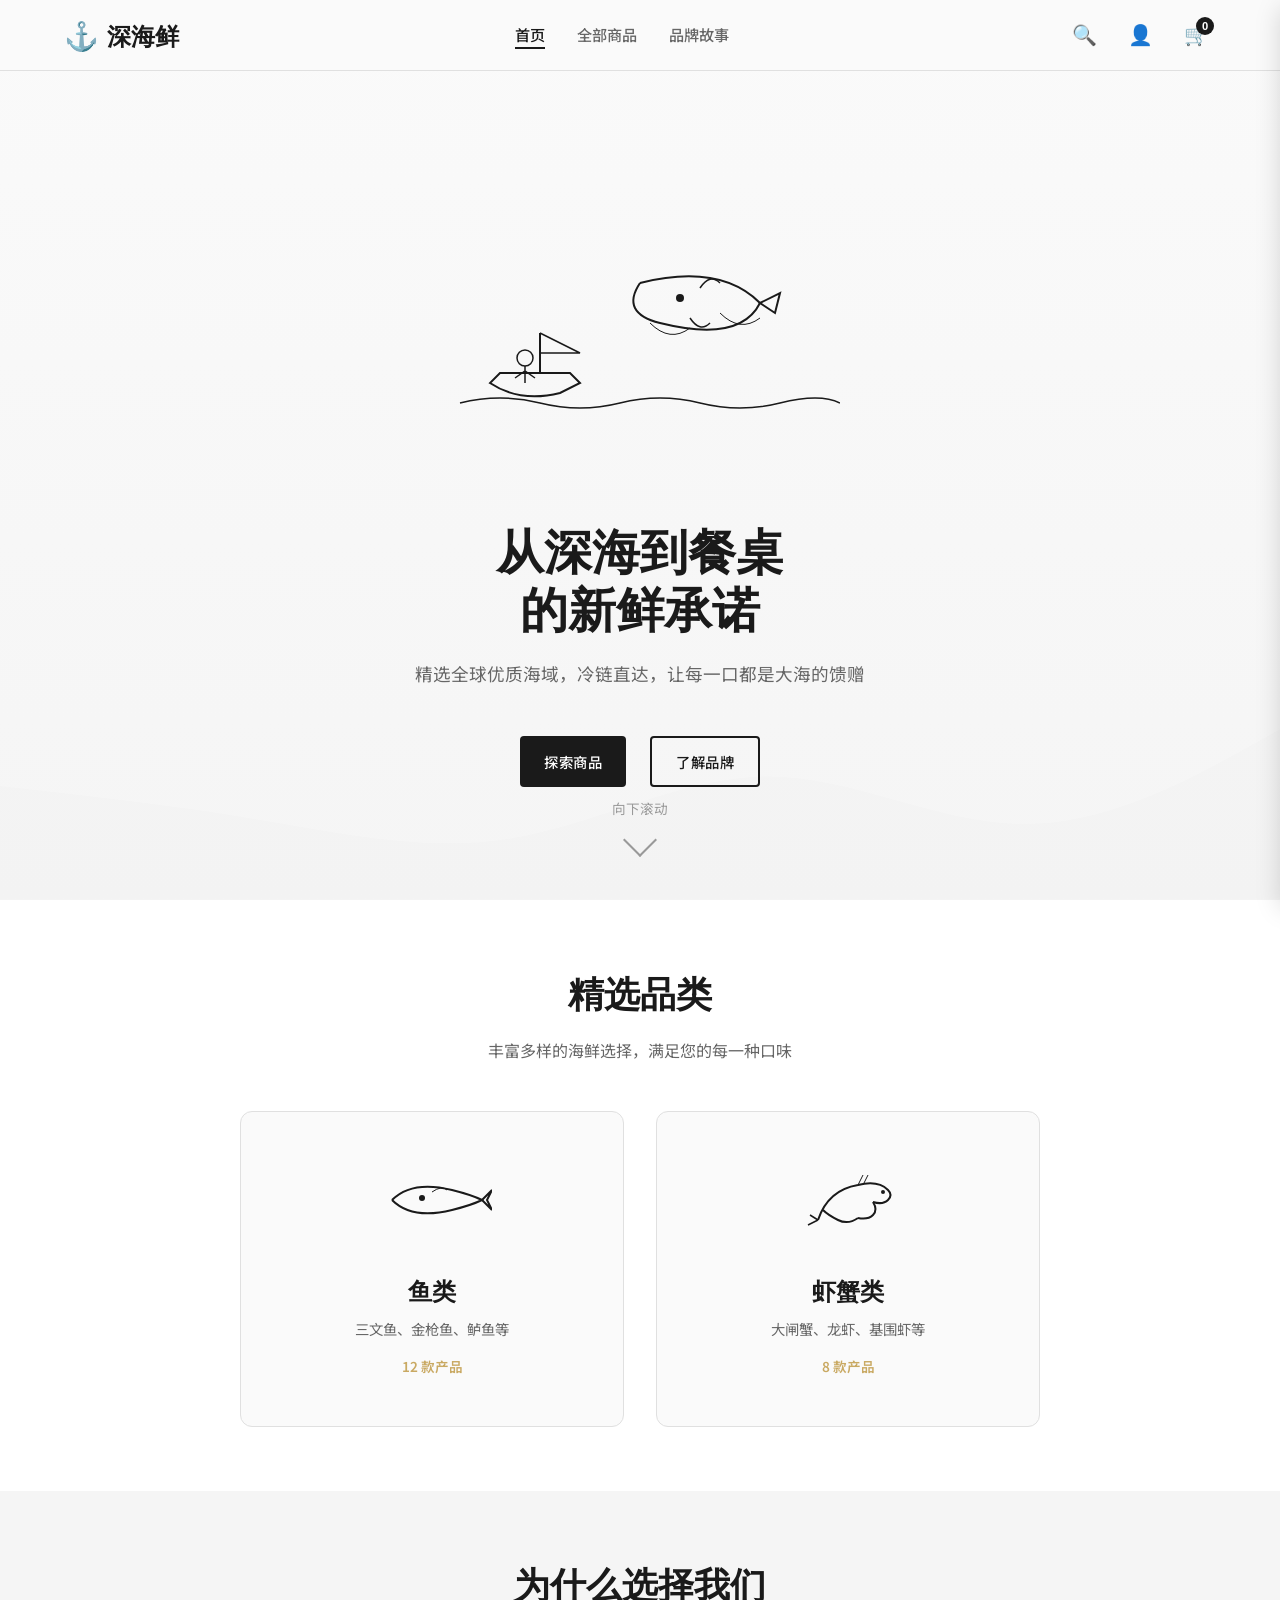
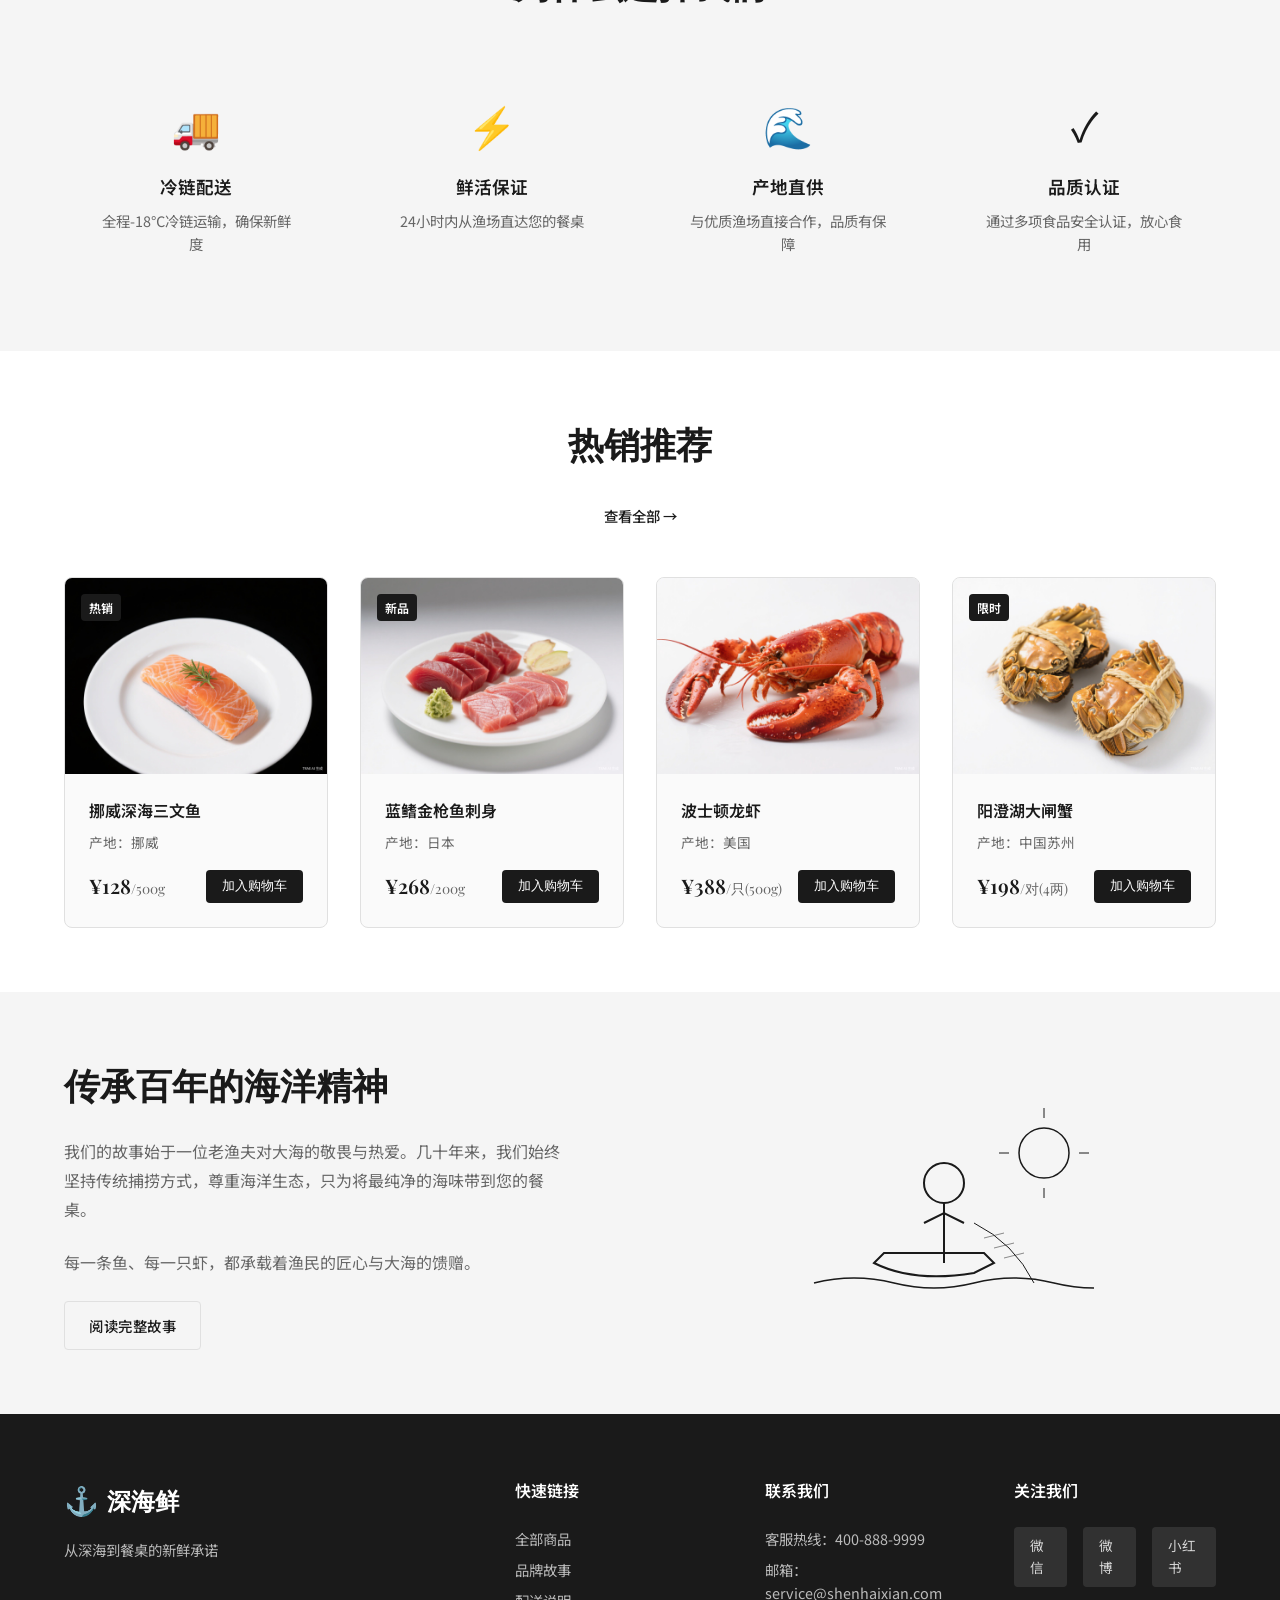
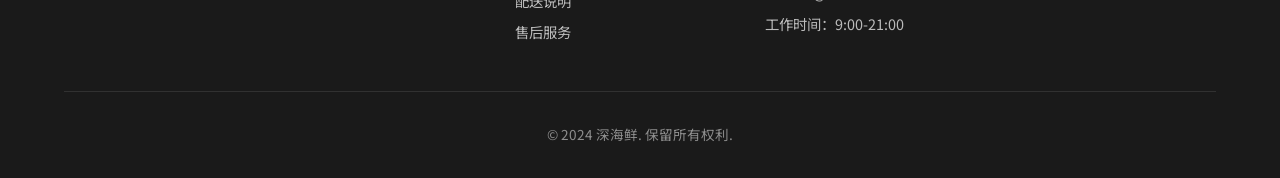
==== commit 01f95e0e: "Add files via upload Update: 替换为真实产品图片" ====
--- a/index.html
+++ b/index.html
@@ -3,576 +3,335 @@
 <head>
     <meta charset="UTF-8">
     <meta name="viewport" content="width=device-width, initial-scale=1.0">
-    <meta name="description" content="深海承诺 - 高端海鲜电商，从深海到餐桌的新鲜承诺。为您提供挪威三文鱼、蓝鳍金枪鱼、阳澄湖大闸蟹等优质海鲜产品。">
-    <title>深海承诺 - 高端海鲜电商</title>
-    
-    <!-- Google Fonts -->
-    <link rel="preconnect" href="https://fonts.googleapis.com">
-    <link rel="preconnect" href="https://fonts.gstatic.com" crossorigin>
-    <link href="https://fonts.googleapis.com/css2?family=Noto+Sans+SC:wght@400;500;600;700&family=Playfair+Display:wght@400;600;700&display=swap" rel="stylesheet">
-    
-    <!-- Main Stylesheet -->
-    <link rel="stylesheet" href="css/style.css">
+    <title>深海鲜 - 从深海到餐桌的新鲜承诺</title>
+    <link rel="stylesheet" href="styles.css">
+    <link href="https://fonts.googleapis.com/css2?family=Playfair+Display:wght@400;600;700&family=Noto+Sans+SC:wght@300;400;500;700&display=swap" rel="stylesheet">
 </head>
 <body>
-    <!-- Navigation -->
+    <!-- 导航栏 -->
     <nav class="navbar">
-        <div class="container">
-            <div class="navbar__inner">
-                <a href="index.html" class="navbar__logo">
-                    <svg class="navbar__logo-icon" viewBox="0 0 40 40" fill="none" xmlns="http://www.w3.org/2000/svg">
-                        <circle cx="20" cy="20" r="18" stroke="#1a1a1a" stroke-width="2"/>
-                        <path d="M20 5 L22 20 L20 35 L18 20 Z" fill="#c9a959"/>
-                        <path d="M5 20 L20 18 L35 20 L20 22 Z" fill="#c9a959"/>
-                        <circle cx="20" cy="20" r="3" fill="#1a1a1a"/>
+        <div class="nav-container">
+            <a href="index.html" class="logo">
+                <span class="logo-icon">⚓</span>
+                <span class="logo-text">深海鲜</span>
+            </a>
+            <ul class="nav-menu">
+                <li><a href="index.html" class="active">首页</a></li>
+                <li><a href="products.html">全部商品</a></li>
+                <li><a href="about.html">品牌故事</a></li>
+            </ul>
+            <div class="nav-actions">
+                <button class="icon-btn" id="searchBtn">🔍</button>
+                <button class="icon-btn" id="userBtn">👤</button>
+                <button class="icon-btn cart-btn" id="cartBtn">
+                    🛒
+                    <span class="cart-count">0</span>
+                </button>
+                <button class="mobile-menu-btn" id="mobileMenuBtn">☰</button>
+            </div>
+        </div>
+    </nav>
+
+    <!-- Hero区域 -->
+    <section class="hero">
+        <div class="hero-bg">
+            <div class="wave-pattern"></div>
+        </div>
+        <div class="hero-content">
+            <div class="hero-illustration">
+                <svg viewBox="0 0 400 300" class="fishing-scene">
+                    <!-- 渔船 -->
+                    <path d="M50 200 Q80 220 120 210 L140 200 L130 190 L60 190 Z" fill="none" stroke="#1a1a1a" stroke-width="2"/>
+                    <line x1="100" y1="190" x2="100" y2="150" stroke="#1a1a1a" stroke-width="2"/>
+                    <path d="M100 150 L140 170 L100 170" fill="none" stroke="#1a1a1a" stroke-width="1.5"/>
+                    <!-- 渔夫剪影 -->
+                    <circle cx="85" cy="175" r="8" fill="none" stroke="#1a1a1a" stroke-width="1.5"/>
+                    <path d="M85 183 L85 200 M75 195 L85 188 L95 195" fill="none" stroke="#1a1a1a" stroke-width="1.5"/>
+                    <!-- 大鱼 -->
+                    <path d="M200 100 Q280 80 320 120 Q300 160 220 140 Q180 130 200 100" fill="none" stroke="#1a1a1a" stroke-width="2"/>
+                    <path d="M320 120 L340 110 L335 130 Z" fill="none" stroke="#1a1a1a" stroke-width="2"/>
+                    <circle cx="240" cy="115" r="4" fill="#1a1a1a"/>
+                    <!-- 鱼鳍 -->
+                    <path d="M260 105 Q270 90 280 100" fill="none" stroke="#1a1a1a" stroke-width="1.5"/>
+                    <path d="M250 135 Q260 150 270 140" fill="none" stroke="#1a1a1a" stroke-width="1.5"/>
+                    <!-- 水花 -->
+                    <path d="M210 140 Q230 160 250 145" fill="none" stroke="#1a1a1a" stroke-width="1"/>
+                    <path d="M280 130 Q300 150 320 135" fill="none" stroke="#1a1a1a" stroke-width="1"/>
+                    <!-- 波浪 -->
+                    <path d="M20 220 Q60 210 100 220 Q140 230 180 220 Q220 210 260 220 Q300 230 340 220 Q380 210 400 220" fill="none" stroke="#1a1a1a" stroke-width="1.5"/>
+                </svg>
+            </div>
+            <h1 class="hero-title">从深海到餐桌<br>的新鲜承诺</h1>
+            <p class="hero-subtitle">精选全球优质海域，冷链直达，让每一口都是大海的馈赠</p>
+            <div class="hero-actions">
+                <a href="products.html" class="btn btn-primary">探索商品</a>
+                <a href="about.html" class="btn btn-secondary">了解品牌</a>
+            </div>
+        </div>
+        <div class="scroll-indicator">
+            <span>向下滚动</span>
+            <div class="scroll-arrow"></div>
+        </div>
+    </section>
+
+    <!-- 产品分类 -->
+    <section class="categories">
+        <div class="container">
+            <div class="section-header">
+                <h2 class="section-title">精选品类</h2>
+                <p class="section-subtitle">丰富多样的海鲜选择，满足您的每一种口味</p>
+            </div>
+            <div class="category-grid">
+                <a href="products.html?category=fish" class="category-card">
+                    <div class="category-illustration">
+                        <svg viewBox="0 0 120 80" class="category-icon">
+                            <path d="M20 40 Q40 20 80 30 Q100 35 110 40 Q100 45 80 50 Q40 60 20 40" fill="none" stroke="#1a1a1a" stroke-width="2"/>
+                            <path d="M110 40 L120 30 L115 40 L120 50 Z" fill="none" stroke="#1a1a1a" stroke-width="2"/>
+                            <circle cx="50" cy="38" r="3" fill="#1a1a1a"/>
+                            <path d="M60 32 Q70 25 75 30" fill="none" stroke="#1a1a1a" stroke-width="1"/>
+                        </svg>
+                    </div>
+                    <h3>鱼类</h3>
+                    <p>三文鱼、金枪鱼、鲈鱼等</p>
+                    <span class="product-count">12 款产品</span>
+                </a>
+                <a href="products.html?category=shrimp" class="category-card">
+                    <div class="category-illustration">
+                        <svg viewBox="0 0 120 80" class="category-icon">
+                            <path d="M30 60 Q40 30 70 25 Q90 20 100 30 Q105 35 100 40 Q95 45 85 42" fill="none" stroke="#1a1a1a" stroke-width="2"/>
+                            <path d="M85 42 Q90 50 85 55 Q80 60 70 58" fill="none" stroke="#1a1a1a" stroke-width="2"/>
+                            <path d="M70 58 Q60 65 50 60 Q40 55 35 50" fill="none" stroke="#1a1a1a" stroke-width="2"/>
+                            <path d="M30 60 L20 65 M30 60 L22 55" fill="none" stroke="#1a1a1a" stroke-width="1.5"/>
+                            <circle cx="95" cy="32" r="2" fill="#1a1a1a"/>
+                            <path d="M70 25 L75 15 M75 25 L80 15" fill="none" stroke="#1a1a1a" stroke-width="1"/>
+                        </svg>
+                    </div>
+                    <h3>虾蟹类</h3>
+                    <p>大闸蟹、龙虾、基围虾等</p>
+                    <span class="product-count">8 款产品</span>
+                </a>
+            </div>
+        </div>
+    </section>
+
+    <!-- 特色服务 -->
+    <section class="features">
+        <div class="container">
+            <div class="section-header">
+                <h2 class="section-title">为什么选择我们</h2>
+            </div>
+            <div class="feature-grid">
+                <div class="feature-item">
+                    <div class="feature-icon">🚚</div>
+                    <h3>冷链配送</h3>
+                    <p>全程-18℃冷链运输，确保新鲜度</p>
+                </div>
+                <div class="feature-item">
+                    <div class="feature-icon">⚡</div>
+                    <h3>鲜活保证</h3>
+                    <p>24小时内从渔场直达您的餐桌</p>
+                </div>
+                <div class="feature-item">
+                    <div class="feature-icon">🌊</div>
+                    <h3>产地直供</h3>
+                    <p>与优质渔场直接合作，品质有保障</p>
+                </div>
+                <div class="feature-item">
+                    <div class="feature-icon">✓</div>
+                    <h3>品质认证</h3>
+                    <p>通过多项食品安全认证，放心食用</p>
+                </div>
+            </div>
+        </div>
+    </section>
+
+    <!-- 热销产品 -->
+    <section class="featured-products">
+        <div class="container">
+            <div class="section-header">
+                <h2 class="section-title">热销推荐</h2>
+                <a href="products.html" class="view-all">查看全部 →</a>
+            </div>
+            <div class="product-grid">
+                <div class="product-card" data-product-id="1">
+                    <div class="product-image">
+                        <img src="images/salmon.jpg" alt="挪威深海三文鱼" loading="lazy">
+                        <span class="product-tag">热销</span>
+                    </div>
+                    <div class="product-info">
+                        <h3 class="product-name">挪威深海三文鱼</h3>
+                        <p class="product-origin">产地：挪威</p>
+                        <div class="product-footer">
+                            <span class="product-price">¥128<span>/500g</span></span>
+                            <button class="add-to-cart" data-product-id="1">加入购物车</button>
+                        </div>
+                    </div>
+                </div>
+                <div class="product-card" data-product-id="2">
+                    <div class="product-image">
+                        <img src="images/tuna.jpg" alt="蓝鳍金枪鱼刺身" loading="lazy">
+                        <span class="product-tag">新品</span>
+                    </div>
+                    <div class="product-info">
+                        <h3 class="product-name">蓝鳍金枪鱼刺身</h3>
+                        <p class="product-origin">产地：日本</p>
+                        <div class="product-footer">
+                            <span class="product-price">¥268<span>/200g</span></span>
+                            <button class="add-to-cart" data-product-id="2">加入购物车</button>
+                        </div>
+                    </div>
+                </div>
+                <div class="product-card" data-product-id="3">
+                    <div class="product-image">
+                        <img src="images/lobster.jpg" alt="波士顿龙虾" loading="lazy">
+                    </div>
+                    <div class="product-info">
+                        <h3 class="product-name">波士顿龙虾</h3>
+                        <p class="product-origin">产地：美国</p>
+                        <div class="product-footer">
+                            <span class="product-price">¥388<span>/只(500g)</span></span>
+                            <button class="add-to-cart" data-product-id="3">加入购物车</button>
+                        </div>
+                    </div>
+                </div>
+                <div class="product-card" data-product-id="4">
+                    <div class="product-image">
+                        <img src="images/crab.jpg" alt="阳澄湖大闸蟹" loading="lazy">
+                        <span class="product-tag">限时</span>
+                    </div>
+                    <div class="product-info">
+                        <h3 class="product-name">阳澄湖大闸蟹</h3>
+                        <p class="product-origin">产地：中国苏州</p>
+                        <div class="product-footer">
+                            <span class="product-price">¥198<span>/对(4两)</span></span>
+                            <button class="add-to-cart" data-product-id="4">加入购物车</button>
+                        </div>
+                    </div>
+                </div>
+            </div>
+        </div>
+    </section>
+
+    <!-- 品牌故事预览 -->
+    <section class="brand-preview">
+        <div class="container">
+            <div class="brand-content">
+                <div class="brand-text">
+                    <h2 class="section-title">传承百年的海洋精神</h2>
+                    <p>我们的故事始于一位老渔夫对大海的敬畏与热爱。几十年来，我们始终坚持传统捕捞方式，尊重海洋生态，只为将最纯净的海味带到您的餐桌。</p>
+                    <p>每一条鱼、每一只虾，都承载着渔民的匠心与大海的馈赠。</p>
+                    <a href="about.html" class="btn btn-outline">阅读完整故事</a>
+                </div>
+                <div class="brand-illustration">
+                    <svg viewBox="0 0 300 200" class="fisherman-scene">
+                        <!-- 老渔夫 -->
+                        <circle cx="150" cy="80" r="20" fill="none" stroke="#1a1a1a" stroke-width="2"/>
+                        <path d="M150 100 L150 160 M130 120 L150 110 L170 120" fill="none" stroke="#1a1a1a" stroke-width="2"/>
+                        <!-- 渔船 -->
+                        <path d="M80 160 Q120 180 180 170 L200 160 L190 150 L90 150 Z" fill="none" stroke="#1a1a1a" stroke-width="2"/>
+                        <!-- 渔网 -->
+                        <path d="M180 120 Q220 140 240 180" fill="none" stroke="#1a1a1a" stroke-width="1"/>
+                        <line x1="190" y1="135" x2="210" y2="130" stroke="#1a1a1a" stroke-width="0.5"/>
+                        <line x1="200" y1="145" x2="220" y2="140" stroke="#1a1a1a" stroke-width="0.5"/>
+                        <line x1="210" y1="155" x2="230" y2="150" stroke="#1a1a1a" stroke-width="0.5"/>
+                        <!-- 海浪 -->
+                        <path d="M20 180 Q60 170 100 180 Q140 190 180 180 Q220 170 260 180 Q300 190 340 180" fill="none" stroke="#1a1a1a" stroke-width="1.5"/>
+                        <!-- 太阳 -->
+                        <circle cx="250" cy="50" r="25" fill="none" stroke="#1a1a1a" stroke-width="1.5"/>
+                        <line x1="250" y1="15" x2="250" y2="5" stroke="#1a1a1a" stroke-width="1"/>
+                        <line x1="250" y1="85" x2="250" y2="95" stroke="#1a1a1a" stroke-width="1"/>
+                        <line x1="215" y1="50" x2="205" y2="50" stroke="#1a1a1a" stroke-width="1"/>
+                        <line x1="285" y1="50" x2="295" y2="50" stroke="#1a1a1a" stroke-width="1"/>
                     </svg>
-                    <span class="navbar__logo-text">深海承诺</span>
-                </a>
-                
-                <div class="navbar__nav">
-                    <ul class="navbar__menu">
-                        <li><a href="index.html" class="navbar__link navbar__link--active">首页</a></li>
-                        <li><a href="products.html" class="navbar__link">产品列表</a></li>
-                        <li><a href="about.html" class="navbar__link">品牌故事</a></li>
+                </div>
+            </div>
+        </div>
+    </section>
+
+    <!-- 页脚 -->
+    <footer class="footer">
+        <div class="container">
+            <div class="footer-grid">
+                <div class="footer-brand">
+                    <a href="index.html" class="logo">
+                        <span class="logo-icon">⚓</span>
+                        <span class="logo-text">深海鲜</span>
+                    </a>
+                    <p>从深海到餐桌的新鲜承诺</p>
+                </div>
+                <div class="footer-links">
+                    <h4>快速链接</h4>
+                    <ul>
+                        <li><a href="products.html">全部商品</a></li>
+                        <li><a href="about.html">品牌故事</a></li>
+                        <li><a href="#">配送说明</a></li>
+                        <li><a href="#">售后服务</a></li>
                     </ul>
-                    
-                    <div class="navbar__actions">
-                        <button class="navbar__icon-btn" data-search-trigger>
-                            <svg viewBox="0 0 24 24" fill="none" stroke="currentColor" stroke-width="2">
-                                <circle cx="11" cy="11" r="8"/>
-                                <path d="m21 21-4.35-4.35"/>
-                            </svg>
-                        </button>
-                        <button class="navbar__icon-btn navbar__user-btn" data-login-trigger>
-                            <svg viewBox="0 0 24 24" fill="none" stroke="currentColor" stroke-width="2">
-                                <path d="M20 21v-2a4 4 0 0 0-4-4H8a4 4 0 0 0-4 4v2"/>
-                                <circle cx="12" cy="7" r="4"/>
-                            </svg>
-                            <span>登录</span>
-                        </button>
-                        <button class="navbar__icon-btn navbar__cart-btn">
-                            <svg viewBox="0 0 24 24" fill="none" stroke="currentColor" stroke-width="2">
-                                <path d="M3 3h2l.4 2M7 13h10l4-8H5.4M7 13L5.4 5M7 13l-2.293 2.293c-.63.63-.184 1.707.707 1.707H17m0 0a2 2 0 100 4 2 2 0 000-4zm-8 2a2 2 0 11-4 0 2 2 0 014 0z"/>
-                            </svg>
-                            <span class="navbar__cart-badge" style="display: none;">0</span>
-                        </button>
-                    </div>
-                    
-                    <button class="navbar__menu-toggle">
-                        <span></span>
-                        <span></span>
-                        <span></span>
-                    </button>
-                </div>
-            </div>
-        </div>
-    </nav>
-
-    <!-- Hero Section -->
-    <section class="hero">
-        <div class="hero__bg"></div>
-        <div class="hero__overlay"></div>
-        
-        <div class="hero__decoration hero__decoration--left">
-            <svg viewBox="0 0 200 200" fill="none" xmlns="http://www.w3.org/2000/svg">
-                <circle cx="100" cy="100" r="90" stroke="#1a1a1a" stroke-width="2"/>
-                <circle cx="100" cy="100" r="70" stroke="#1a1a1a" stroke-width="1"/>
-                <path d="M100 10 L105 100 L100 190 L95 100 Z" fill="#1a1a1a"/>
-                <path d="M10 100 L100 95 L190 100 L100 105 Z" fill="#1a1a1a"/>
-                <text x="100" y="30" text-anchor="middle" fill="#1a1a1a" font-size="16" font-family="serif">N</text>
-            </svg>
-        </div>
-        
-        <div class="hero__decoration hero__decoration--right">
-            <svg viewBox="0 0 150 150" fill="none" xmlns="http://www.w3.org/2000/svg">
-                <path d="M75 10 L80 70 L140 75 L80 80 L75 140 L70 80 L10 75 L70 70 Z" fill="#1a1a1a"/>
-            </svg>
-        </div>
-        
-        <div class="hero__content">
-            <h1 class="hero__title">从深海到餐桌的<br>新鲜承诺</h1>
-            <p class="hero__subtitle">源自纯净海域的顶级海鲜，传承渔家匠心，只为呈上最鲜美的那一口</p>
-            <a href="products.html" class="hero__cta">
-                <span>探索我们的海鲜</span>
-                <svg width="20" height="20" viewBox="0 0 24 24" fill="none" stroke="currentColor" stroke-width="2">
-                    <path d="M5 12h14M12 5l7 7-7 7"/>
-                </svg>
-            </a>
-        </div>
-        
-        <div class="hero__scroll">
-            <svg viewBox="0 0 24 24" fill="none" stroke="currentColor" stroke-width="2">
-                <path d="M12 5v14M5 12l7 7 7-7"/>
-            </svg>
-        </div>
-    </section>
-
-    <!-- Category Section -->
-    <section class="category-section section">
-        <div class="container">
-            <div class="nautical-divider">
-                <svg viewBox="0 0 24 24" fill="currentColor">
-                    <path d="M12 2L15.09 8.26L22 9.27L17 14.14L18.18 21.02L12 17.77L5.82 21.02L7 14.14L2 9.27L8.91 8.26L12 2Z"/>
-                </svg>
-            </div>
-            
-            <h2 class="section-title" style="text-align: center; font-family: var(--font-heading); font-size: var(--text-4xl); margin-bottom: var(--space-12);">
-                精选产品分类
-            </h2>
-            
-            <div class="category-grid">
-                <a href="products.html?category=fish" class="category-card animate-on-scroll">
-                    <div class="category-card__bg">
-                        <svg viewBox="0 0 400 300" fill="none" xmlns="http://www.w3.org/2000/svg" style="width: 100%; height: 100%;">
-                            <ellipse cx="200" cy="150" rx="150" ry="100" stroke="#1a1a1a" stroke-width="1"/>
-                            <path d="M50 150 Q200 50 350 150 Q200 250 50 150" stroke="#1a1a1a" stroke-width="1" fill="none"/>
-                        </svg>
-                    </div>
-                    <div class="category-card__icon">
-                        <svg viewBox="0 0 100 100" xmlns="http://www.w3.org/2000/svg">
-                            <ellipse cx="45" cy="50" rx="35" ry="25" stroke-width="2"/>
-                            <path d="M80 50 L100 35 L100 65 Z" stroke-width="2"/>
-                            <circle cx="25" cy="45" r="4" stroke-width="2"/>
-                            <path d="M30 55 Q45 60 60 55" stroke-width="1.5"/>
-                        </svg>
-                    </div>
-                    <h3 class="category-card__title">深海鱼类</h3>
-                    <p class="category-card__count">精选 <span>4</span> 款优质鱼类</p>
-                </a>
-                
-                <a href="products.html?category=shrimp" class="category-card animate-on-scroll">
-                    <div class="category-card__bg">
-                        <svg viewBox="0 0 400 300" fill="none" xmlns="http://www.w3.org/2000/svg" style="width: 100%; height: 100%;">
-                            <ellipse cx="200" cy="150" rx="150" ry="100" stroke="#1a1a1a" stroke-width="1"/>
-                            <path d="M100 100 Q200 80 300 100 Q200 120 100 100" stroke="#1a1a1a" stroke-width="1"/>
-                        </svg>
-                    </div>
-                    <div class="category-card__icon">
-                        <svg viewBox="0 0 100 100" xmlns="http://www.w3.org/2000/svg">
-                            <path d="M50 10 Q70 20 70 40 Q70 60 50 80 Q30 60 30 40 Q30 20 50 10" stroke-width="2" fill="none"/>
-                            <path d="M50 80 L45 95 M50 80 L55 95" stroke-width="2"/>
-                            <path d="M35 35 L25 30 M65 35 L75 30" stroke-width="2"/>
-                            <circle cx="42" cy="35" r="3" stroke-width="2"/>
-                        </svg>
-                    </div>
-                    <h3 class="category-card__title">虾蟹贝类</h3>
-                    <p class="category-card__count">精选 <span>4</span> 款鲜美虾蟹</p>
-                </a>
-            </div>
-        </div>
-    </section>
-
-    <!-- Services Section -->
-    <section class="services-section section">
-        <div class="container">
-            <h2 class="section-title" style="text-align: center; font-family: var(--font-heading); font-size: var(--text-4xl); margin-bottom: var(--space-4);">
-                我们的承诺
-            </h2>
-            <p style="text-align: center; color: var(--color-gray-light); margin-bottom: var(--space-12); max-width: 600px; margin-left: auto; margin-right: auto;">
-                从深海到您的餐桌，每一个环节都承载着我们对品质的坚持
-            </p>
-            
-            <div class="services-grid">
-                <div class="service-card animate-on-scroll">
-                    <div class="service-card__icon">
-                        <svg viewBox="0 0 24 24" stroke-width="2">
-                            <rect x="2" y="7" width="20" height="15" rx="2"/>
-                            <path d="M17 7V5a2 2 0 0 0-2-2H9a2 2 0 0 0-2 2v2"/>
-                            <path d="M12 12v3"/>
-                            <path d="M9 12h6"/>
-                        </svg>
-                    </div>
-                    <h3 class="service-card__title">冷链配送</h3>
-                    <p class="service-card__desc">全程冷链运输，确保海鲜在最佳温度下配送到家，最大程度保留鲜活口感</p>
-                </div>
-                
-                <div class="service-card animate-on-scroll">
-                    <div class="service-card__icon">
-                        <svg viewBox="0 0 24 24" stroke-width="2">
-                            <path d="M12 22s8-4 8-10V5l-8-3-8 3v7c0 6 8 10 8 10z"/>
-                            <path d="M9 12l2 2 4-4"/>
-                        </svg>
-                    </div>
-                    <h3 class="service-card__title">鲜活保证</h3>
-                    <p class="service-card__desc">严格品控，只选取最优质的海鲜。鲜活产品当日捕捞当日配送，保证极致新鲜</p>
-                </div>
-                
-                <div class="service-card animate-on-scroll">
-                    <div class="service-card__icon">
-                        <svg viewBox="0 0 24 24" stroke-width="2">
-                            <circle cx="12" cy="12" r="10"/>
-                            <path d="M2 12h20"/>
-                            <path d="M12 2a15.3 15.3 0 0 1 4 10 15.3 15.3 0 0 1-4 10 15.3 15.3 0 0 1-4-10 15.3 15.3 0 0 1 4-10z"/>
-                        </svg>
-                    </div>
-                    <h3 class="service-card__title">产地直供</h3>
-                    <p class="service-card__desc">与优质渔场建立直接合作，省去中间环节，确保价格实惠的同时品质更有保障</p>
-                </div>
-            </div>
-        </div>
-    </section>
-
-    <!-- Brand Story Preview -->
-    <section class="story-section section">
-        <div class="container">
-            <div class="story-grid">
-                <div class="story-image animate-on-scroll">
-                    <img src="https://images.unsplash.com/photo-1500046955911-2a4d21f3f9e1?w=800&q=80" alt="渔民出海">
-                </div>
-                <div class="story-content animate-on-scroll">
-                    <div class="story-content__label">
-                        <svg width="16" height="16" viewBox="0 0 24 24" fill="currentColor">
-                            <path d="M12 2L15.09 8.26L22 9.27L17 14.14L18.18 21.02L12 17.77L5.82 21.02L7 14.14L2 9.27L8.91 8.26L12 2Z"/>
-                        </svg>
-                        品牌故事
-                    </div>
-                    <h2 class="story-content__title">三代渔家人的<br>品质坚守</h2>
-                    <p class="story-content__text">
-                        深海承诺始于东海边的一个小渔村。我们的创始人老陈，继承了父辈的渔船和捕鱼技艺，
-                        用三代人的时间，读懂了大海的脾气，学会了与海洋和谐共处。
-                        <br><br>
-                        如今，我们把这份来自深海的馈赠，带到了您的餐桌。
-                        每一份海鲜，都承载着渔家人的诚意与匠心。
-                    </p>
-                    <a href="about.html" class="btn btn--secondary">
-                        了解更多
-                        <svg width="16" height="16" viewBox="0 0 24 24" fill="none" stroke="currentColor" stroke-width="2">
-                            <path d="M5 12h14M12 5l7 7-7 7"/>
-                        </svg>
-                    </a>
-                </div>
-            </div>
-        </div>
-    </section>
-
-    <!-- Featured Products -->
-    <section class="section section--cream">
-        <div class="container">
-            <div class="nautical-divider">
-                <svg viewBox="0 0 24 24" fill="currentColor">
-                    <path d="M12 2L15.09 8.26L22 9.27L17 14.14L18.18 21.02L12 17.77L5.82 21.02L7 14.14L2 9.27L8.91 8.26L12 2Z"/>
-                </svg>
-            </div>
-            
-            <h2 style="text-align: center; font-family: var(--font-heading); font-size: var(--text-4xl); margin-bottom: var(--space-4);">
-                明星产品
-            </h2>
-            <p style="text-align: center; color: var(--color-gray-medium); margin-bottom: var(--space-12);">
-                来自世界各地海域的顶级海鲜，精挑细选
-            </p>
-            
-            <div class="products-grid" style="grid-template-columns: repeat(4, 1fr);">
-                <article class="product-card animate-on-scroll">
-                    <a href="product-detail.html?id=fish-001" class="product-card__image">
-                        <img src="https://images.unsplash.com/photo-1574781330855-d0db8cc6a79c?w=600&q=80" alt="挪威三文鱼">
-                        <span class="product-card__badge product-card__badge--frozen">冷冻</span>
-                    </a>
-                    <div class="product-card__content">
-                        <p class="product-card__category">深海鱼类</p>
-                        <h3 class="product-card__title">
-                            <a href="product-detail.html?id=fish-001">挪威三文鱼</a>
-                        </h3>
-                        <p class="product-card__origin">挪威北极圈海域</p>
-                        <div class="product-card__footer">
-                            <div class="product-card__price">
-                                ¥168
-                                <span class="product-card__price-unit">/斤</span>
-                            </div>
-                            <button class="product-card__add-btn" data-product-id="fish-001" title="加入购物车">
-                                <svg viewBox="0 0 24 24" fill="none" stroke="currentColor" stroke-width="2">
-                                    <path d="M12 5v14M5 12h14"/>
-                                </svg>
-                            </button>
-                        </div>
-                    </div>
-                </article>
-                
-                <article class="product-card animate-on-scroll">
-                    <a href="product-detail.html?id=fish-002" class="product-card__image">
-                        <img src="https://images.unsplash.com/photo-1544551763-46a013bb70d5?w=600&q=80" alt="蓝鳍金枪鱼">
-                        <span class="product-card__badge product-card__badge--frozen">冷冻</span>
-                    </a>
-                    <div class="product-card__content">
-                        <p class="product-card__category">深海鱼类</p>
-                        <h3 class="product-card__title">
-                            <a href="product-detail.html?id=fish-002">蓝鳍金枪鱼</a>
-                        </h3>
-                        <p class="product-card__origin">日本静冈县</p>
-                        <div class="product-card__footer">
-                            <div class="product-card__price">
-                                ¥388
-                                <span class="product-card__price-unit">/斤</span>
-                            </div>
-                            <button class="product-card__add-btn" data-product-id="fish-002" title="加入购物车">
-                                <svg viewBox="0 0 24 24" fill="none" stroke="currentColor" stroke-width="2">
-                                    <path d="M12 5v14M5 12h14"/>
-                                </svg>
-                            </button>
-                        </div>
-                    </div>
-                </article>
-                
-                <article class="product-card animate-on-scroll">
-                    <a href="product-detail.html?id=shrimp-001" class="product-card__image">
-                        <img src="https://images.unsplash.com/photo-1565680018434-b513d5e5fd47?w=600&q=80" alt="阳澄湖大闸蟹">
-                        <span class="product-card__badge product-card__badge--fresh">鲜活</span>
-                    </a>
-                    <div class="product-card__content">
-                        <p class="product-card__category">虾蟹贝类</p>
-                        <h3 class="product-card__title">
-                            <a href="product-detail.html?id=shrimp-001">阳澄湖大闸蟹</a>
-                        </h3>
-                        <p class="product-card__origin">江苏阳澄湖</p>
-                        <div class="product-card__footer">
-                            <div class="product-card__price">
-                                ¥288
-                                <span class="product-card__price-unit">/只</span>
-                            </div>
-                            <button class="product-card__add-btn" data-product-id="shrimp-001" title="加入购物车">
-                                <svg viewBox="0 0 24 24" fill="none" stroke="currentColor" stroke-width="2">
-                                    <path d="M12 5v14M5 12h14"/>
-                                </svg>
-                            </button>
-                        </div>
-                    </div>
-                </article>
-                
-                <article class="product-card animate-on-scroll">
-                    <a href="product-detail.html?id=shrimp-002" class="product-card__image">
-                        <img src="https://images.unsplash.com/photo-1559737558-2f5a35f4523b?w=600&q=80" alt="波士顿龙虾">
-                        <span class="product-card__badge product-card__badge--frozen">冷冻</span>
-                    </a>
-                    <div class="product-card__content">
-                        <p class="product-card__category">虾蟹贝类</p>
-                        <h3 class="product-card__title">
-                            <a href="product-detail.html?id=shrimp-002">波士顿龙虾</a>
-                        </h3>
-                        <p class="product-card__origin">美国缅因州</p>
-                        <div class="product-card__footer">
-                            <div class="product-card__price">
-                                ¥328
-                                <span class="product-card__price-unit">/只</span>
-                            </div>
-                            <button class="product-card__add-btn" data-product-id="shrimp-002" title="加入购物车">
-                                <svg viewBox="0 0 24 24" fill="none" stroke="currentColor" stroke-width="2">
-                                    <path d="M12 5v14M5 12h14"/>
-                                </svg>
-                            </button>
-                        </div>
-                    </div>
-                </article>
-            </div>
-            
-            <div style="text-align: center; margin-top: var(--space-12);">
-                <a href="products.html" class="btn btn--primary btn--lg">
-                    查看全部产品
-                    <svg width="20" height="20" viewBox="0 0 24 24" fill="none" stroke="currentColor" stroke-width="2">
-                        <path d="M5 12h14M12 5l7 7-7 7"/>
-                    </svg>
-                </a>
-            </div>
-        </div>
-    </section>
-
-    <!-- Footer -->
-    <footer class="footer">
-        <div class="container">
-            <div class="footer__grid">
-                <div class="footer__brand">
-                    <div class="footer__logo">
-                        <svg class="footer__logo-icon" viewBox="0 0 48 48" fill="none" xmlns="http://www.w3.org/2000/svg">
-                            <circle cx="24" cy="24" r="22" stroke="#c9a959" stroke-width="2"/>
-                            <path d="M24 6 L26 24 L24 42 L22 24 Z" fill="#c9a959"/>
-                            <path d="M6 24 L24 22 L42 24 L24 26 Z" fill="#c9a959"/>
-                            <circle cx="24" cy="24" r="4" fill="#1a1a1a"/>
-                        </svg>
-                        <span class="footer__logo-text" style="color: white;">深海承诺</span>
-                    </div>
-                    <p class="footer__desc">
-                        从深海到餐桌的新鲜承诺。三代渔家人的品质坚守，只为呈上最鲜美的那一口。
-                    </p>
-                    <div class="footer__social">
-                        <a href="#" class="footer__social-link" aria-label="微信">
-                            <svg viewBox="0 0 24 24">
-                                <path d="M8.5 11a1.5 1.5 0 100-3 1.5 1.5 0 000 3zm5 0a1.5 1.5 0 100-3 1.5 1.5 0 000 3z"/>
-                                <path d="M12 2C6.48 2 2 6.04 2 11c0 2.76 1.36 5.22 3.5 6.83V22l4.07-2.24c.83.23 1.71.37 2.61.4.23-1.17.61-2.28 1.12-3.3-.78-.44-1.3-1.12-1.3-1.92 0-1.2.98-2.18 2.18-2.18.62 0 1.17.25 1.58.64C17.85 8.57 19.8 7.4 21 5.8c.1-.02.2-.03.3-.03 1.1 0 2 .9 2 2s-.9 2-2 2c-.1 0-.2 0-.3-.03-1.2 1.6-3.15 2.77-5.02 3.44-.41-.39-.96-.64-1.58-.64-1.2 0-2.18.98-2.18 2.18 0 .8.52 1.48 1.3 1.92-.51 1.02-.89 2.13-1.12 3.3-.9-.03-1.78-.17-2.61-.4L2.5 22v-4.17C4.64 16.22 6 13.76 6 11c0-4.96 4.48-9 10-9s10 4.04 10 9c0 4.96-4.48 9-10 9"/>
-                            </svg>
-                        </a>
-                        <a href="#" class="footer__social-link" aria-label="微博">
-                            <svg viewBox="0 0 24 24">
-                                <circle cx="12" cy="12" r="10"/>
-                                <path d="M8.5 15c-1.5 1-2.5 1.5-4 1.5 3 0 5-2 5-5 0-.5 0-1-.2-1.5.5.5 1.5 1.5 1.5 3" fill="currentColor"/>
-                                <ellipse cx="18" cy="6" rx="2" ry="4" fill="currentColor"/>
-                            </svg>
-                        </a>
-                        <a href="#" class="footer__social-link" aria-label="小红书">
-                            <svg viewBox="0 0 24 24">
-                                <rect x="3" y="3" width="18" height="18" rx="4"/>
-                                <path d="M7 14l3-3 2 2 4-4" stroke="white" stroke-width="2" fill="none"/>
-                                <circle cx="17" cy="7" r="2" fill="white"/>
-                            </svg>
-                        </a>
-                    </div>
-                </div>
-                
-                <div class="footer__column">
-                    <h4 class="footer__title">快速链接</h4>
-                    <div class="footer__links">
-                        <a href="index.html" class="footer__link">首页</a>
-                        <a href="products.html" class="footer__link">产品列表</a>
-                        <a href="about.html" class="footer__link">品牌故事</a>
-                        <a href="#" class="footer__link">新闻资讯</a>
-                    </div>
-                </div>
-                
-                <div class="footer__column">
-                    <h4 class="footer__title">帮助中心</h4>
-                    <div class="footer__links">
-                        <a href="#" class="footer__link">配送说明</a>
-                        <a href="#" class="footer__link">退换政策</a>
-                        <a href="#" class="footer__link">常见问题</a>
-                        <a href="#" class="footer__link">联系客服</a>
-                    </div>
-                </div>
-                
-                <div class="footer__column">
-                    <h4 class="footer__title">联系我们</h4>
-                    <div class="footer__contact-item">
-                        <svg viewBox="0 0 24 24" fill="none" stroke="currentColor" stroke-width="2">
-                            <path d="M22 16.92v3a2 2 0 0 1-2.18 2 19.79 19.79 0 0 1-8.63-3.07 19.5 19.5 0 0 1-6-6 19.79 19.79 0 0 1-3.07-8.67A2 2 0 0 1 4.11 2h3a2 2 0 0 1 2 1.72 12.84 12.84 0 0 0 .7 2.81 2 2 0 0 1-.45 2.11L8.09 9.91a16 16 0 0 0 6 6l1.27-1.27a2 2 0 0 1 2.11-.45 12.84 12.84 0 0 0 2.81.7A2 2 0 0 1 22 16.92z"/>
-                        </svg>
-                        <span>400-888-8888</span>
-                    </div>
-                    <div class="footer__contact-item">
-                        <svg viewBox="0 0 24 24" fill="none" stroke="currentColor" stroke-width="2">
-                            <path d="M4 4h16c1.1 0 2 .9 2 2v12c0 1.1-.9 2-2 2H4c-1.1 0-2-.9-2-2V6c0-1.1.9-2 2-2z"/>
-                            <polyline points="22,6 12,13 2,6"/>
-                        </svg>
-                        <span>service@deepsea.com</span>
-                    </div>
-                    <div class="footer__contact-item">
-                        <svg viewBox="0 0 24 24" fill="none" stroke="currentColor" stroke-width="2">
-                            <path d="M21 10c0 7-9 13-9 13s-9-6-9-13a9 9 0 0 1 18 0z"/>
-                            <circle cx="12" cy="10" r="3"/>
-                        </svg>
-                        <span>上海市浦东新区海洋路888号</span>
-                    </div>
-                </div>
-            </div>
-            
-            <div class="footer__bottom">
-                <p class="footer__copyright">© 2026 深海承诺 DeepSea Promise. 保留所有权利.</p>
-                <div class="footer__payment">
-                    <div class="footer__payment-icon">微</div>
-                    <div class="footer__payment-icon">支</div>
-                    <div class="footer__payment-icon">银</div>
-                </div>
+                </div>
+                <div class="footer-links">
+                    <h4>联系我们</h4>
+                    <ul>
+                        <li>客服热线：400-888-9999</li>
+                        <li>邮箱：service@shenhaixian.com</li>
+                        <li>工作时间：9:00-21:00</li>
+                    </ul>
+                </div>
+                <div class="footer-social">
+                    <h4>关注我们</h4>
+                    <div class="social-links">
+                        <a href="#" class="social-link">微信</a>
+                        <a href="#" class="social-link">微博</a>
+                        <a href="#" class="social-link">小红书</a>
+                    </div>
+                </div>
+            </div>
+            <div class="footer-bottom">
+                <p>&copy; 2024 深海鲜. 保留所有权利.</p>
             </div>
         </div>
     </footer>
 
-    <!-- Auth Modal -->
-    <div class="modal-overlay auth-modal">
-        <div class="modal">
-            <button class="modal__close" aria-label="关闭">
-                <svg viewBox="0 0 24 24" fill="none" stroke="currentColor" stroke-width="2">
-                    <line x1="18" y1="6" x2="6" y2="18"/>
-                    <line x1="6" y1="6" x2="18" y2="18"/>
-                </svg>
-            </button>
-            
-            <h2 class="modal__title">欢迎来到深海承诺</h2>
-            
-            <div class="modal__tabs">
-                <button class="modal__tab modal__tab--active auth-modal__login-tab">登录</button>
-                <button class="modal__tab auth-modal__register-tab">注册</button>
-            </div>
-            
-            <form class="modal__form modal__form--active auth-modal__login-form">
+    <!-- 购物车侧边栏 -->
+    <div class="cart-sidebar" id="cartSidebar">
+        <div class="cart-header">
+            <h3>购物车</h3>
+            <button class="close-btn" id="closeCart">×</button>
+        </div>
+        <div class="cart-items" id="cartItems">
+            <!-- 购物车商品将动态插入这里 -->
+        </div>
+        <div class="cart-footer">
+            <div class="cart-total">
+                <span>总计：</span>
+                <span class="total-price" id="cartTotal">¥0</span>
+            </div>
+            <button class="btn btn-primary btn-full">去结算</button>
+        </div>
+    </div>
+    <div class="cart-overlay" id="cartOverlay"></div>
+
+    <!-- 登录弹窗 -->
+    <div class="modal" id="loginModal">
+        <div class="modal-content">
+            <div class="modal-header">
+                <h3>会员登录</h3>
+                <button class="close-btn" id="closeLogin">×</button>
+            </div>
+            <form class="login-form">
                 <div class="form-group">
-                    <label class="form-label" for="login-email">邮箱</label>
-                    <input type="email" id="login-email" name="email" class="form-input" placeholder="请输入邮箱地址" required>
+                    <label>手机号</label>
+                    <input type="tel" placeholder="请输入手机号">
                 </div>
                 <div class="form-group">
-                    <label class="form-label" for="login-password">密码</label>
-                    <input type="password" id="login-password" name="password" class="form-input" placeholder="请输入密码" required>
-                </div>
-                <button type="submit" class="btn btn--primary btn--full form-submit">登录</button>
+                    <label>密码</label>
+                    <input type="password" placeholder="请输入密码">
+                </div>
+                <button type="submit" class="btn btn-primary btn-full">登录</button>
+                <p class="form-hint">还没有账号？<a href="#">立即注册</a></p>
             </form>
-            
-            <form class="modal__form auth-modal__register-form">
-                <div class="form-group">
-                    <label class="form-label" for="register-username">用户名</label>
-                    <input type="text" id="register-username" name="username" class="form-input" placeholder="请输入用户名" required>
-                </div>
-                <div class="form-group">
-                    <label class="form-label" for="register-email">邮箱</label>
-                    <input type="email" id="register-email" name="email" class="form-input" placeholder="请输入邮箱地址" required>
-                </div>
-                <div class="form-group">
-                    <label class="form-label" for="register-phone">手机号</label>
-                    <input type="tel" id="register-phone" name="phone" class="form-input" placeholder="请输入手机号" required>
-                </div>
-                <div class="form-group">
-                    <label class="form-label" for="register-password">密码</label>
-                    <input type="password" id="register-password" name="password" class="form-input" placeholder="请输入密码（至少6位）" required>
-                </div>
-                <div class="form-group">
-                    <label class="form-label" for="register-confirm">确认密码</label>
-                    <input type="password" id="register-confirm" name="confirmPassword" class="form-input" placeholder="请再次输入密码" required>
-                </div>
-                <button type="submit" class="btn btn--primary btn--full form-submit">注册</button>
-            </form>
         </div>
     </div>
 
-    <!-- Cart Sidebar -->
-    <div class="cart-overlay"></div>
-    <aside class="cart-sidebar">
-        <div class="cart-sidebar__header">
-            <h3 class="cart-sidebar__title">购物车</h3>
-            <button class="cart-sidebar__close" aria-label="关闭">
-                <svg viewBox="0 0 24 24" fill="none" stroke="currentColor" stroke-width="2">
-                    <line x1="18" y1="6" x2="6" y2="18"/>
-                    <line x1="6" y1="6" x2="18" y2="18"/>
-                </svg>
-            </button>
-        </div>
-        <div class="cart-sidebar__items">
-            <!-- Cart items will be rendered here -->
-        </div>
-        <div class="cart-sidebar__footer" style="display: none;">
-            <div class="cart-sidebar__subtotal">
-                <span class="cart-sidebar__subtotal-label">小计</span>
-                <span class="cart-sidebar__subtotal-value">¥0.00</span>
-            </div>
-            <button class="btn btn--primary btn--full cart-sidebar__checkout">去结算</button>
-        </div>
-    </aside>
-
-    <!-- Search Modal -->
-    <div class="search-modal">
-        <button class="search-modal__close" aria-label="关闭">
-            <svg viewBox="0 0 24 24" fill="none" stroke="currentColor" stroke-width="2">
-                <line x1="18" y1="6" x2="6" y2="18"/>
-                <line x1="6" y1="6" x2="18" y2="18"/>
-            </svg>
-        </button>
-        <div class="search-modal__inner">
-            <div class="search-modal__input-wrap">
-                <svg class="search-modal__icon" viewBox="0 0 24 24" fill="none" stroke="currentColor" stroke-width="2">
-                    <circle cx="11" cy="11" r="8"/>
-                    <path d="m21 21-4.35-4.35"/>
-                </svg>
-                <input type="text" class="search-modal__input" placeholder="搜索海鲜产品...">
-            </div>
-            <div class="search-modal__results">
-                <!-- Search results will be rendered here -->
-            </div>
-        </div>
-    </div>
-
-    <!-- JavaScript -->
-    <script src="js/main.js"></script>
+    <script src="script.js"></script>
 </body>
-</html>
+</html>
--- a/styles.css
+++ b/styles.css
@@ -0,0 +1,1444 @@
+/* ===== 基础样式 ===== */
+:root {
+    --color-primary: #1a1a1a;
+    --color-secondary: #333;
+    --color-accent: #c9a962;
+    --color-bg: #fafafa;
+    --color-bg-alt: #f5f5f5;
+    --color-text: #1a1a1a;
+    --color-text-light: #666;
+    --color-text-muted: #999;
+    --color-border: #e0e0e0;
+    --color-white: #ffffff;
+    
+    --font-heading: 'Playfair Display', serif;
+    --font-body: 'Noto Sans SC', sans-serif;
+    
+    --spacing-xs: 0.5rem;
+    --spacing-sm: 1rem;
+    --spacing-md: 1.5rem;
+    --spacing-lg: 2rem;
+    --spacing-xl: 3rem;
+    --spacing-xxl: 4rem;
+    
+    --radius-sm: 4px;
+    --radius-md: 8px;
+    --radius-lg: 12px;
+    
+    --shadow-sm: 0 2px 4px rgba(0,0,0,0.05);
+    --shadow-md: 0 4px 12px rgba(0,0,0,0.1);
+    --shadow-lg: 0 8px 24px rgba(0,0,0,0.15);
+    
+    --transition: all 0.3s ease;
+}
+
+* {
+    margin: 0;
+    padding: 0;
+    box-sizing: border-box;
+}
+
+html {
+    scroll-behavior: smooth;
+}
+
+body {
+    font-family: var(--font-body);
+    font-size: 16px;
+    line-height: 1.6;
+    color: var(--color-text);
+    background-color: var(--color-bg);
+}
+
+.container {
+    max-width: 1200px;
+    margin: 0 auto;
+    padding: 0 var(--spacing-md);
+}
+
+a {
+    text-decoration: none;
+    color: inherit;
+    transition: var(--transition);
+}
+
+ul {
+    list-style: none;
+}
+
+img {
+    max-width: 100%;
+    height: auto;
+}
+
+/* ===== 按钮样式 ===== */
+.btn {
+    display: inline-flex;
+    align-items: center;
+    justify-content: center;
+    padding: 0.75rem 1.5rem;
+    font-family: var(--font-body);
+    font-size: 0.9rem;
+    font-weight: 500;
+    border: none;
+    border-radius: var(--radius-sm);
+    cursor: pointer;
+    transition: var(--transition);
+    text-transform: uppercase;
+    letter-spacing: 0.5px;
+}
+
+.btn-primary {
+    background-color: var(--color-primary);
+    color: var(--color-white);
+}
+
+.btn-primary:hover {
+    background-color: var(--color-secondary);
+    transform: translateY(-2px);
+    box-shadow: var(--shadow-md);
+}
+
+.btn-secondary {
+    background-color: transparent;
+    color: var(--color-primary);
+    border: 2px solid var(--color-primary);
+}
+
+.btn-secondary:hover {
+    background-color: var(--color-primary);
+    color: var(--color-white);
+}
+
+.btn-outline {
+    background-color: transparent;
+    color: var(--color-primary);
+    border: 1px solid var(--color-border);
+}
+
+.btn-outline:hover {
+    border-color: var(--color-primary);
+}
+
+.btn-full {
+    width: 100%;
+}
+
+/* ===== 导航栏 ===== */
+.navbar {
+    position: fixed;
+    top: 0;
+    left: 0;
+    right: 0;
+    z-index: 1000;
+    background-color: rgba(250, 250, 250, 0.95);
+    backdrop-filter: blur(10px);
+    border-bottom: 1px solid var(--color-border);
+}
+
+.nav-container {
+    max-width: 1200px;
+    margin: 0 auto;
+    padding: 0 var(--spacing-md);
+    display: flex;
+    align-items: center;
+    justify-content: space-between;
+    height: 70px;
+}
+
+.logo {
+    display: flex;
+    align-items: center;
+    gap: 0.5rem;
+    font-family: var(--font-heading);
+    font-size: 1.5rem;
+    font-weight: 600;
+}
+
+.logo-icon {
+    font-size: 1.75rem;
+}
+
+.nav-menu {
+    display: flex;
+    gap: var(--spacing-lg);
+}
+
+.nav-menu a {
+    font-size: 0.95rem;
+    font-weight: 500;
+    color: var(--color-text-light);
+    position: relative;
+}
+
+.nav-menu a:hover,
+.nav-menu a.active {
+    color: var(--color-primary);
+}
+
+.nav-menu a.active::after {
+    content: '';
+    position: absolute;
+    bottom: -4px;
+    left: 0;
+    right: 0;
+    height: 2px;
+    background-color: var(--color-primary);
+}
+
+.nav-actions {
+    display: flex;
+    align-items: center;
+    gap: var(--spacing-sm);
+}
+
+.icon-btn {
+    width: 40px;
+    height: 40px;
+    display: flex;
+    align-items: center;
+    justify-content: center;
+    background: none;
+    border: none;
+    font-size: 1.25rem;
+    cursor: pointer;
+    border-radius: var(--radius-sm);
+    transition: var(--transition);
+    position: relative;
+}
+
+.icon-btn:hover {
+    background-color: var(--color-bg-alt);
+}
+
+.cart-btn .cart-count {
+    position: absolute;
+    top: 2px;
+    right: 2px;
+    width: 18px;
+    height: 18px;
+    background-color: var(--color-primary);
+    color: var(--color-white);
+    font-size: 0.7rem;
+    font-weight: 600;
+    border-radius: 50%;
+    display: flex;
+    align-items: center;
+    justify-content: center;
+}
+
+.mobile-menu-btn {
+    display: none;
+}
+
+/* ===== Hero区域 ===== */
+.hero {
+    min-height: 100vh;
+    display: flex;
+    flex-direction: column;
+    align-items: center;
+    justify-content: center;
+    position: relative;
+    padding-top: 70px;
+    background: linear-gradient(180deg, var(--color-bg) 0%, var(--color-bg-alt) 100%);
+    overflow: hidden;
+}
+
+.hero-bg {
+    position: absolute;
+    top: 0;
+    left: 0;
+    right: 0;
+    bottom: 0;
+    opacity: 0.1;
+}
+
+.wave-pattern {
+    position: absolute;
+    bottom: 0;
+    left: 0;
+    right: 0;
+    height: 200px;
+    background: url("data:image/svg+xml,%3Csvg xmlns='http://www.w3.org/2000/svg' viewBox='0 0 1440 320'%3E%3Cpath fill='%231a1a1a' fill-opacity='0.1' d='M0,192L48,197.3C96,203,192,213,288,229.3C384,245,480,267,576,250.7C672,235,768,181,864,181.3C960,181,1056,235,1152,234.7C1248,235,1344,181,1392,154.7L1440,128L1440,320L1392,320C1344,320,1248,320,1152,320C1056,320,960,320,864,320C768,320,672,320,576,320C480,320,384,320,288,320C192,320,96,320,48,320L0,320Z'%3E%3C/path%3E%3C/svg%3E") no-repeat bottom;
+    background-size: cover;
+}
+
+.hero-content {
+    text-align: center;
+    z-index: 1;
+    padding: var(--spacing-xl);
+}
+
+.hero-illustration {
+    margin-bottom: var(--spacing-lg);
+}
+
+.fishing-scene {
+    width: 100%;
+    max-width: 400px;
+    height: auto;
+}
+
+.hero-title {
+    font-family: var(--font-heading);
+    font-size: 3rem;
+    font-weight: 700;
+    line-height: 1.2;
+    margin-bottom: var(--spacing-md);
+    color: var(--color-primary);
+}
+
+.hero-subtitle {
+    font-size: 1.1rem;
+    color: var(--color-text-light);
+    margin-bottom: var(--spacing-xl);
+    max-width: 500px;
+    margin-left: auto;
+    margin-right: auto;
+}
+
+.hero-actions {
+    display: flex;
+    gap: var(--spacing-md);
+    justify-content: center;
+}
+
+.scroll-indicator {
+    position: absolute;
+    bottom: var(--spacing-xl);
+    left: 50%;
+    transform: translateX(-50%);
+    text-align: center;
+    color: var(--color-text-muted);
+    font-size: 0.85rem;
+}
+
+.scroll-arrow {
+    width: 24px;
+    height: 24px;
+    border-right: 2px solid var(--color-text-muted);
+    border-bottom: 2px solid var(--color-text-muted);
+    transform: rotate(45deg);
+    margin: var(--spacing-xs) auto 0;
+    animation: bounce 2s infinite;
+}
+
+@keyframes bounce {
+    0%, 20%, 50%, 80%, 100% { transform: translateY(0) rotate(45deg); }
+    40% { transform: translateY(-10px) rotate(45deg); }
+    60% { transform: translateY(-5px) rotate(45deg); }
+}
+
+/* ===== 通用区块标题 ===== */
+.section-header {
+    text-align: center;
+    margin-bottom: var(--spacing-xl);
+}
+
+.section-title {
+    font-family: var(--font-heading);
+    font-size: 2.25rem;
+    font-weight: 600;
+    margin-bottom: var(--spacing-sm);
+    color: var(--color-primary);
+}
+
+.section-subtitle {
+    font-size: 1rem;
+    color: var(--color-text-light);
+}
+
+.view-all {
+    display: inline-flex;
+    align-items: center;
+    gap: 0.25rem;
+    font-size: 0.9rem;
+    font-weight: 500;
+    color: var(--color-primary);
+    margin-top: var(--spacing-sm);
+}
+
+.view-all:hover {
+    gap: 0.5rem;
+}
+
+/* ===== 产品分类 ===== */
+.categories {
+    padding: var(--spacing-xxl) 0;
+    background-color: var(--color-white);
+}
+
+.category-grid {
+    display: grid;
+    grid-template-columns: repeat(2, 1fr);
+    gap: var(--spacing-lg);
+    max-width: 800px;
+    margin: 0 auto;
+}
+
+.category-card {
+    display: flex;
+    flex-direction: column;
+    align-items: center;
+    padding: var(--spacing-xl);
+    background-color: var(--color-bg);
+    border: 1px solid var(--color-border);
+    border-radius: var(--radius-lg);
+    transition: var(--transition);
+}
+
+.category-card:hover {
+    transform: translateY(-4px);
+    box-shadow: var(--shadow-lg);
+    border-color: var(--color-primary);
+}
+
+.category-illustration {
+    margin-bottom: var(--spacing-md);
+}
+
+.category-icon {
+    width: 120px;
+    height: 80px;
+}
+
+.category-card h3 {
+    font-family: var(--font-heading);
+    font-size: 1.5rem;
+    margin-bottom: var(--spacing-xs);
+}
+
+.category-card p {
+    font-size: 0.9rem;
+    color: var(--color-text-light);
+    margin-bottom: var(--spacing-sm);
+}
+
+.product-count {
+    font-size: 0.85rem;
+    font-weight: 600;
+    color: var(--color-accent);
+}
+
+/* ===== 特色服务 ===== */
+.features {
+    padding: var(--spacing-xxl) 0;
+    background-color: var(--color-bg-alt);
+}
+
+.feature-grid {
+    display: grid;
+    grid-template-columns: repeat(4, 1fr);
+    gap: var(--spacing-lg);
+}
+
+.feature-item {
+    text-align: center;
+    padding: var(--spacing-lg);
+}
+
+.feature-icon {
+    font-size: 2.5rem;
+    margin-bottom: var(--spacing-sm);
+}
+
+.feature-item h3 {
+    font-size: 1.1rem;
+    font-weight: 600;
+    margin-bottom: var(--spacing-xs);
+}
+
+.feature-item p {
+    font-size: 0.9rem;
+    color: var(--color-text-light);
+}
+
+/* ===== 热销产品 ===== */
+.featured-products {
+    padding: var(--spacing-xxl) 0;
+    background-color: var(--color-white);
+}
+
+.product-grid {
+    display: grid;
+    grid-template-columns: repeat(4, 1fr);
+    gap: var(--spacing-lg);
+}
+
+.product-card {
+    background-color: var(--color-bg);
+    border: 1px solid var(--color-border);
+    border-radius: var(--radius-md);
+    overflow: hidden;
+    transition: var(--transition);
+}
+
+.product-card:hover {
+    transform: translateY(-4px);
+    box-shadow: var(--shadow-md);
+}
+
+.product-image {
+    position: relative;
+    aspect-ratio: 4/3;
+    background-color: var(--color-bg-alt);
+    overflow: hidden;
+}
+
+.product-image img {
+    width: 100%;
+    height: 100%;
+    object-fit: cover;
+    transition: transform 0.3s ease;
+}
+
+.product-card:hover .product-image img {
+    transform: scale(1.05);
+}
+
+.product-tag {
+    position: absolute;
+    top: var(--spacing-sm);
+    left: var(--spacing-sm);
+    padding: 0.25rem 0.5rem;
+    background-color: var(--color-primary);
+    color: var(--color-white);
+    font-size: 0.75rem;
+    font-weight: 600;
+    border-radius: var(--radius-sm);
+}
+
+.product-info {
+    padding: var(--spacing-md);
+}
+
+.product-name {
+    font-size: 1rem;
+    font-weight: 600;
+    margin-bottom: var(--spacing-xs);
+}
+
+.product-origin {
+    font-size: 0.85rem;
+    color: var(--color-text-light);
+    margin-bottom: var(--spacing-sm);
+}
+
+.product-footer {
+    display: flex;
+    align-items: center;
+    justify-content: space-between;
+}
+
+.product-price {
+    font-family: var(--font-heading);
+    font-size: 1.25rem;
+    font-weight: 600;
+    color: var(--color-primary);
+}
+
+.product-price span {
+    font-size: 0.85rem;
+    font-weight: 400;
+    color: var(--color-text-light);
+}
+
+.add-to-cart {
+    padding: 0.5rem 1rem;
+    background-color: var(--color-primary);
+    color: var(--color-white);
+    border: none;
+    border-radius: var(--radius-sm);
+    font-size: 0.8rem;
+    font-weight: 500;
+    cursor: pointer;
+    transition: var(--transition);
+}
+
+.add-to-cart:hover {
+    background-color: var(--color-secondary);
+}
+
+/* ===== 品牌预览 ===== */
+.brand-preview {
+    padding: var(--spacing-xxl) 0;
+    background-color: var(--color-bg-alt);
+}
+
+.brand-content {
+    display: grid;
+    grid-template-columns: 1fr 1fr;
+    gap: var(--spacing-xxl);
+    align-items: center;
+}
+
+.brand-text {
+    padding-right: var(--spacing-xl);
+}
+
+.brand-text .section-title {
+    text-align: left;
+    margin-bottom: var(--spacing-md);
+}
+
+.brand-text p {
+    margin-bottom: var(--spacing-md);
+    color: var(--color-text-light);
+    line-height: 1.8;
+}
+
+.brand-illustration {
+    display: flex;
+    justify-content: center;
+}
+
+.fisherman-scene {
+    width: 100%;
+    max-width: 300px;
+    height: auto;
+}
+
+/* ===== 页脚 ===== */
+.footer {
+    padding: var(--spacing-xxl) 0 var(--spacing-lg);
+    background-color: var(--color-primary);
+    color: var(--color-white);
+}
+
+.footer-grid {
+    display: grid;
+    grid-template-columns: 2fr 1fr 1fr 1fr;
+    gap: var(--spacing-xl);
+    margin-bottom: var(--spacing-xl);
+}
+
+.footer-brand .logo {
+    color: var(--color-white);
+    margin-bottom: var(--spacing-sm);
+}
+
+.footer-brand p {
+    font-size: 0.9rem;
+    color: rgba(255,255,255,0.7);
+}
+
+.footer-links h4,
+.footer-social h4 {
+    font-size: 1rem;
+    font-weight: 600;
+    margin-bottom: var(--spacing-md);
+}
+
+.footer-links ul {
+    display: flex;
+    flex-direction: column;
+    gap: var(--spacing-xs);
+}
+
+.footer-links a,
+.footer-links li {
+    font-size: 0.9rem;
+    color: rgba(255,255,255,0.7);
+    transition: var(--transition);
+}
+
+.footer-links a:hover {
+    color: var(--color-white);
+}
+
+.social-links {
+    display: flex;
+    gap: var(--spacing-sm);
+}
+
+.social-link {
+    padding: 0.5rem 1rem;
+    background-color: rgba(255,255,255,0.1);
+    border-radius: var(--radius-sm);
+    font-size: 0.85rem;
+    color: rgba(255,255,255,0.8);
+    transition: var(--transition);
+}
+
+.social-link:hover {
+    background-color: rgba(255,255,255,0.2);
+    color: var(--color-white);
+}
+
+.footer-bottom {
+    padding-top: var(--spacing-lg);
+    border-top: 1px solid rgba(255,255,255,0.1);
+    text-align: center;
+}
+
+.footer-bottom p {
+    font-size: 0.85rem;
+    color: rgba(255,255,255,0.5);
+}
+
+/* ===== 购物车侧边栏 ===== */
+.cart-sidebar {
+    position: fixed;
+    top: 0;
+    right: -400px;
+    width: 400px;
+    height: 100vh;
+    background-color: var(--color-white);
+    box-shadow: var(--shadow-lg);
+    z-index: 1100;
+    display: flex;
+    flex-direction: column;
+    transition: right 0.3s ease;
+}
+
+.cart-sidebar.open {
+    right: 0;
+}
+
+.cart-header {
+    display: flex;
+    align-items: center;
+    justify-content: space-between;
+    padding: var(--spacing-md);
+    border-bottom: 1px solid var(--color-border);
+}
+
+.cart-header h3 {
+    font-family: var(--font-heading);
+    font-size: 1.25rem;
+}
+
+.close-btn {
+    width: 32px;
+    height: 32px;
+    display: flex;
+    align-items: center;
+    justify-content: center;
+    background: none;
+    border: none;
+    font-size: 1.5rem;
+    cursor: pointer;
+    border-radius: var(--radius-sm);
+    transition: var(--transition);
+}
+
+.close-btn:hover {
+    background-color: var(--color-bg-alt);
+}
+
+.cart-items {
+    flex: 1;
+    overflow-y: auto;
+    padding: var(--spacing-md);
+}
+
+.cart-item {
+    display: flex;
+    gap: var(--spacing-sm);
+    padding: var(--spacing-sm) 0;
+    border-bottom: 1px solid var(--color-border);
+}
+
+.cart-item-image {
+    width: 80px;
+    height: 60px;
+    background-color: var(--color-bg-alt);
+    border-radius: var(--radius-sm);
+    display: flex;
+    align-items: center;
+    justify-content: center;
+}
+
+.cart-item-image svg {
+    width: 50px;
+    height: 35px;
+}
+
+.cart-item-info {
+    flex: 1;
+}
+
+.cart-item-name {
+    font-size: 0.9rem;
+    font-weight: 600;
+    margin-bottom: 0.25rem;
+}
+
+.cart-item-price {
+    font-size: 0.85rem;
+    color: var(--color-text-light);
+}
+
+.cart-item-actions {
+    display: flex;
+    align-items: center;
+    gap: var(--spacing-xs);
+    margin-top: var(--spacing-xs);
+}
+
+.quantity-btn {
+    width: 24px;
+    height: 24px;
+    display: flex;
+    align-items: center;
+    justify-content: center;
+    background-color: var(--color-bg-alt);
+    border: none;
+    border-radius: var(--radius-sm);
+    cursor: pointer;
+    font-size: 1rem;
+}
+
+.cart-item-quantity {
+    font-size: 0.9rem;
+    font-weight: 600;
+    min-width: 24px;
+    text-align: center;
+}
+
+.remove-item {
+    margin-left: auto;
+    font-size: 0.75rem;
+    color: var(--color-text-muted);
+    cursor: pointer;
+}
+
+.remove-item:hover {
+    color: #e74c3c;
+}
+
+.cart-empty {
+    text-align: center;
+    padding: var(--spacing-xl);
+    color: var(--color-text-light);
+}
+
+.cart-footer {
+    padding: var(--spacing-md);
+    border-top: 1px solid var(--color-border);
+    background-color: var(--color-bg);
+}
+
+.cart-total {
+    display: flex;
+    justify-content: space-between;
+    align-items: center;
+    margin-bottom: var(--spacing-md);
+    font-size: 1.1rem;
+}
+
+.total-price {
+    font-family: var(--font-heading);
+    font-size: 1.5rem;
+    font-weight: 600;
+}
+
+.cart-overlay {
+    position: fixed;
+    top: 0;
+    left: 0;
+    right: 0;
+    bottom: 0;
+    background-color: rgba(0,0,0,0.5);
+    z-index: 1050;
+    opacity: 0;
+    visibility: hidden;
+    transition: var(--transition);
+}
+
+.cart-overlay.open {
+    opacity: 1;
+    visibility: visible;
+}
+
+/* ===== 登录弹窗 ===== */
+.modal {
+    position: fixed;
+    top: 0;
+    left: 0;
+    right: 0;
+    bottom: 0;
+    display: flex;
+    align-items: center;
+    justify-content: center;
+    background-color: rgba(0,0,0,0.5);
+    z-index: 1200;
+    opacity: 0;
+    visibility: hidden;
+    transition: var(--transition);
+}
+
+.modal.open {
+    opacity: 1;
+    visibility: visible;
+}
+
+.modal-content {
+    width: 100%;
+    max-width: 400px;
+    background-color: var(--color-white);
+    border-radius: var(--radius-lg);
+    box-shadow: var(--shadow-lg);
+    transform: scale(0.9);
+    transition: transform 0.3s ease;
+}
+
+.modal.open .modal-content {
+    transform: scale(1);
+}
+
+.modal-header {
+    display: flex;
+    align-items: center;
+    justify-content: space-between;
+    padding: var(--spacing-md);
+    border-bottom: 1px solid var(--color-border);
+}
+
+.modal-header h3 {
+    font-family: var(--font-heading);
+    font-size: 1.25rem;
+}
+
+.login-form {
+    padding: var(--spacing-md);
+}
+
+.form-group {
+    margin-bottom: var(--spacing-md);
+}
+
+.form-group label {
+    display: block;
+    font-size: 0.9rem;
+    font-weight: 500;
+    margin-bottom: var(--spacing-xs);
+}
+
+.form-group input {
+    width: 100%;
+    padding: 0.75rem;
+    border: 1px solid var(--color-border);
+    border-radius: var(--radius-sm);
+    font-family: var(--font-body);
+    font-size: 0.95rem;
+    transition: var(--transition);
+}
+
+.form-group input:focus {
+    outline: none;
+    border-color: var(--color-primary);
+}
+
+.form-hint {
+    text-align: center;
+    margin-top: var(--spacing-md);
+    font-size: 0.9rem;
+    color: var(--color-text-light);
+}
+
+.form-hint a {
+    color: var(--color-primary);
+    font-weight: 500;
+}
+
+/* ===== 产品列表页面 ===== */
+.page-header {
+    padding: 140px 0 var(--spacing-xl);
+    background-color: var(--color-bg-alt);
+    text-align: center;
+}
+
+.page-title {
+    font-family: var(--font-heading);
+    font-size: 2.5rem;
+    font-weight: 600;
+    margin-bottom: var(--spacing-sm);
+}
+
+.page-subtitle {
+    font-size: 1rem;
+    color: var(--color-text-light);
+}
+
+.products-section {
+    padding: var(--spacing-xl) 0 var(--spacing-xxl);
+}
+
+.products-layout {
+    display: grid;
+    grid-template-columns: 240px 1fr;
+    gap: var(--spacing-xl);
+}
+
+/* 筛选侧边栏 */
+.filter-sidebar {
+    position: sticky;
+    top: 90px;
+    height: fit-content;
+}
+
+.filter-group {
+    margin-bottom: var(--spacing-lg);
+    padding-bottom: var(--spacing-lg);
+    border-bottom: 1px solid var(--color-border);
+}
+
+.filter-group:last-child {
+    border-bottom: none;
+}
+
+.filter-group h4 {
+    font-size: 1rem;
+    font-weight: 600;
+    margin-bottom: var(--spacing-md);
+}
+
+.filter-list {
+    display: flex;
+    flex-direction: column;
+    gap: var(--spacing-sm);
+}
+
+.filter-checkbox {
+    display: flex;
+    align-items: center;
+    gap: var(--spacing-sm);
+    cursor: pointer;
+}
+
+.filter-checkbox input {
+    display: none;
+}
+
+.checkmark {
+    width: 18px;
+    height: 18px;
+    border: 2px solid var(--color-border);
+    border-radius: var(--radius-sm);
+    display: flex;
+    align-items: center;
+    justify-content: center;
+    transition: var(--transition);
+}
+
+.filter-checkbox input:checked + .checkmark {
+    background-color: var(--color-primary);
+    border-color: var(--color-primary);
+}
+
+.filter-checkbox input:checked + .checkmark::after {
+    content: '✓';
+    color: var(--color-white);
+    font-size: 0.75rem;
+}
+
+.filter-label {
+    font-size: 0.9rem;
+}
+
+.filter-count {
+    font-size: 0.85rem;
+    color: var(--color-text-muted);
+    margin-left: auto;
+}
+
+/* 产品内容区 */
+.products-content {
+    min-height: 600px;
+}
+
+.products-toolbar {
+    display: flex;
+    justify-content: space-between;
+    align-items: center;
+    margin-bottom: var(--spacing-lg);
+    padding-bottom: var(--spacing-md);
+    border-bottom: 1px solid var(--color-border);
+}
+
+.results-count {
+    font-size: 0.9rem;
+    color: var(--color-text-light);
+}
+
+.sort-dropdown select {
+    padding: 0.5rem 1rem;
+    border: 1px solid var(--color-border);
+    border-radius: var(--radius-sm);
+    font-family: var(--font-body);
+    font-size: 0.9rem;
+    background-color: var(--color-white);
+    cursor: pointer;
+}
+
+/* 分页 */
+.pagination {
+    display: flex;
+    justify-content: center;
+    align-items: center;
+    gap: var(--spacing-sm);
+    margin-top: var(--spacing-xl);
+}
+
+.page-btn {
+    padding: 0.5rem 1rem;
+    background-color: var(--color-white);
+    border: 1px solid var(--color-border);
+    border-radius: var(--radius-sm);
+    font-size: 0.9rem;
+    cursor: pointer;
+    transition: var(--transition);
+}
+
+.page-btn:hover:not(:disabled) {
+    border-color: var(--color-primary);
+}
+
+.page-btn:disabled {
+    opacity: 0.5;
+    cursor: not-allowed;
+}
+
+.page-numbers {
+    display: flex;
+    gap: var(--spacing-xs);
+}
+
+.page-number {
+    width: 36px;
+    height: 36px;
+    display: flex;
+    align-items: center;
+    justify-content: center;
+    background-color: var(--color-white);
+    border: 1px solid var(--color-border);
+    border-radius: var(--radius-sm);
+    font-size: 0.9rem;
+    cursor: pointer;
+    transition: var(--transition);
+}
+
+.page-number:hover,
+.page-number.active {
+    background-color: var(--color-primary);
+    border-color: var(--color-primary);
+    color: var(--color-white);
+}
+
+/* ===== 品牌故事页面 ===== */
+.about-header {
+    background: linear-gradient(135deg, var(--color-bg-alt) 0%, var(--color-bg) 100%);
+}
+
+.about-content {
+    padding: var(--spacing-xxl) 0;
+}
+
+.story-section {
+    display: grid;
+    grid-template-columns: 1fr 1fr;
+    gap: var(--spacing-xxl);
+    align-items: center;
+    margin-bottom: var(--spacing-xxl);
+}
+
+.story-section.reverse {
+    direction: rtl;
+}
+
+.story-section.reverse > * {
+    direction: ltr;
+}
+
+.story-text .section-title {
+    text-align: left;
+    margin-bottom: var(--spacing-md);
+}
+
+.story-text p {
+    margin-bottom: var(--spacing-md);
+    color: var(--color-text-light);
+    line-height: 1.8;
+}
+
+.story-illustration {
+    display: flex;
+    justify-content: center;
+}
+
+.story-svg {
+    width: 100%;
+    max-width: 400px;
+    height: auto;
+}
+
+/* 产地列表 */
+.origin-list {
+    display: flex;
+    flex-direction: column;
+    gap: var(--spacing-md);
+    margin-top: var(--spacing-lg);
+}
+
+.origin-item h4 {
+    font-size: 1rem;
+    font-weight: 600;
+    margin-bottom: 0.25rem;
+}
+
+.origin-item p {
+    font-size: 0.9rem;
+    margin-bottom: 0;
+}
+
+/* 品质承诺 */
+.promise-grid {
+    display: grid;
+    grid-template-columns: repeat(2, 1fr);
+    gap: var(--spacing-md);
+    margin-top: var(--spacing-lg);
+}
+
+.promise-item {
+    padding: var(--spacing-md);
+    background-color: var(--color-bg);
+    border-radius: var(--radius-md);
+}
+
+.promise-icon {
+    font-size: 1.5rem;
+    margin-bottom: var(--spacing-xs);
+}
+
+.promise-item h4 {
+    font-size: 1rem;
+    font-weight: 600;
+    margin-bottom: 0.25rem;
+}
+
+.promise-item p {
+    font-size: 0.85rem;
+    margin-bottom: 0;
+}
+
+/* 价值观 */
+.values-section {
+    padding: var(--spacing-xxl) 0;
+    background-color: var(--color-bg-alt);
+    margin: 0 calc(-50vw + 50%);
+    padding-left: calc(50vw - 50%);
+    padding-right: calc(50vw - 50%);
+}
+
+.values-grid {
+    display: grid;
+    grid-template-columns: repeat(4, 1fr);
+    gap: var(--spacing-lg);
+    max-width: 1200px;
+    margin: 0 auto;
+    padding: 0 var(--spacing-md);
+}
+
+.value-card {
+    text-align: center;
+    padding: var(--spacing-lg);
+}
+
+.value-number {
+    font-family: var(--font-heading);
+    font-size: 3rem;
+    font-weight: 700;
+    color: var(--color-border);
+    margin-bottom: var(--spacing-sm);
+}
+
+.value-card h3 {
+    font-size: 1.1rem;
+    font-weight: 600;
+    margin-bottom: var(--spacing-xs);
+}
+
+.value-card p {
+    font-size: 0.9rem;
+    color: var(--color-text-light);
+}
+
+/* 团队 */
+.team-section {
+    padding-top: var(--spacing-xxl);
+}
+
+.team-grid {
+    display: grid;
+    grid-template-columns: repeat(3, 1fr);
+    gap: var(--spacing-lg);
+}
+
+.team-card {
+    text-align: center;
+    padding: var(--spacing-lg);
+    background-color: var(--color-bg);
+    border: 1px solid var(--color-border);
+    border-radius: var(--radius-md);
+    transition: var(--transition);
+}
+
+.team-card:hover {
+    transform: translateY(-4px);
+    box-shadow: var(--shadow-md);
+}
+
+.team-avatar {
+    width: 100px;
+    height: 100px;
+    margin: 0 auto var(--spacing-md);
+    background-color: var(--color-bg-alt);
+    border-radius: 50%;
+    display: flex;
+    align-items: center;
+    justify-content: center;
+}
+
+.avatar-svg {
+    width: 60px;
+    height: 60px;
+}
+
+.team-card h4 {
+    font-size: 1.1rem;
+    font-weight: 600;
+    margin-bottom: 0.25rem;
+}
+
+.team-role {
+    font-size: 0.9rem;
+    color: var(--color-accent);
+    font-weight: 500;
+    margin-bottom: var(--spacing-xs);
+}
+
+.team-desc {
+    font-size: 0.85rem;
+    color: var(--color-text-light);
+}
+
+/* ===== 响应式设计 ===== */
+@media (max-width: 1024px) {
+    .product-grid {
+        grid-template-columns: repeat(3, 1fr);
+    }
+    
+    .feature-grid {
+        grid-template-columns: repeat(2, 1fr);
+    }
+    
+    .values-grid {
+        grid-template-columns: repeat(2, 1fr);
+    }
+}
+
+@media (max-width: 768px) {
+    .nav-menu {
+        display: none;
+    }
+    
+    .mobile-menu-btn {
+        display: flex;
+    }
+    
+    .hero-title {
+        font-size: 2rem;
+    }
+    
+    .hero-actions {
+        flex-direction: column;
+        align-items: center;
+    }
+    
+    .category-grid {
+        grid-template-columns: 1fr;
+    }
+    
+    .product-grid {
+        grid-template-columns: repeat(2, 1fr);
+    }
+    
+    .feature-grid {
+        grid-template-columns: 1fr;
+    }
+    
+    .brand-content {
+        grid-template-columns: 1fr;
+        text-align: center;
+    }
+    
+    .brand-text .section-title {
+        text-align: center;
+    }
+    
+    .footer-grid {
+        grid-template-columns: 1fr 1fr;
+    }
+    
+    .cart-sidebar {
+        width: 100%;
+        right: -100%;
+    }
+    
+    .products-layout {
+        grid-template-columns: 1fr;
+    }
+    
+    .filter-sidebar {
+        display: none;
+    }
+    
+    .story-section {
+        grid-template-columns: 1fr;
+        text-align: center;
+    }
+    
+    .story-section.reverse {
+        direction: ltr;
+    }
+    
+    .story-text .section-title {
+        text-align: center;
+    }
+    
+    .promise-grid {
+        grid-template-columns: 1fr;
+    }
+    
+    .values-grid {
+        grid-template-columns: 1fr;
+    }
+    
+    .team-grid {
+        grid-template-columns: 1fr;
+    }
+}
+
+@media (max-width: 480px) {
+    .product-grid {
+        grid-template-columns: 1fr;
+    }
+    
+    .footer-grid {
+        grid-template-columns: 1fr;
+        text-align: center;
+    }
+    
+    .footer-brand .logo {
+        justify-content: center;
+    }
+    
+    .social-links {
+        justify-content: center;
+    }
+    
+    .section-title {
+        font-size: 1.75rem;
+    }
+}
